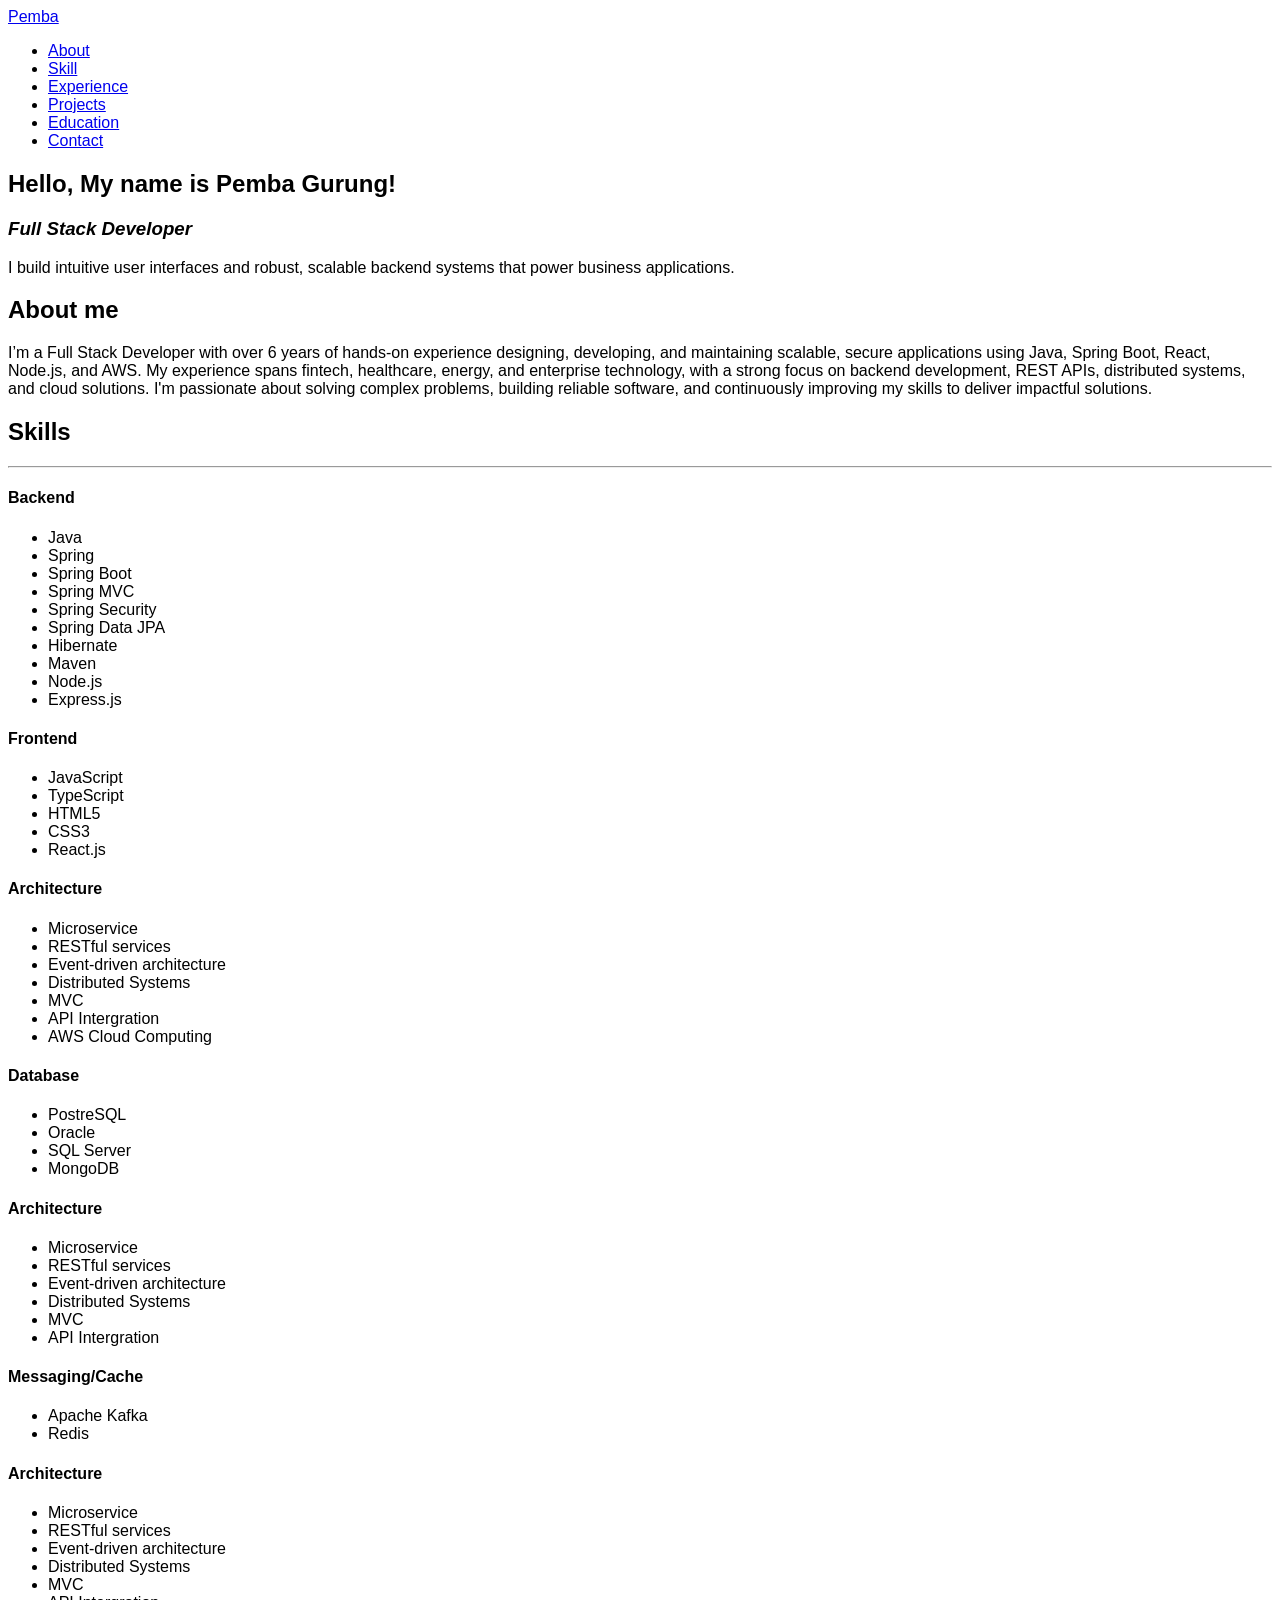
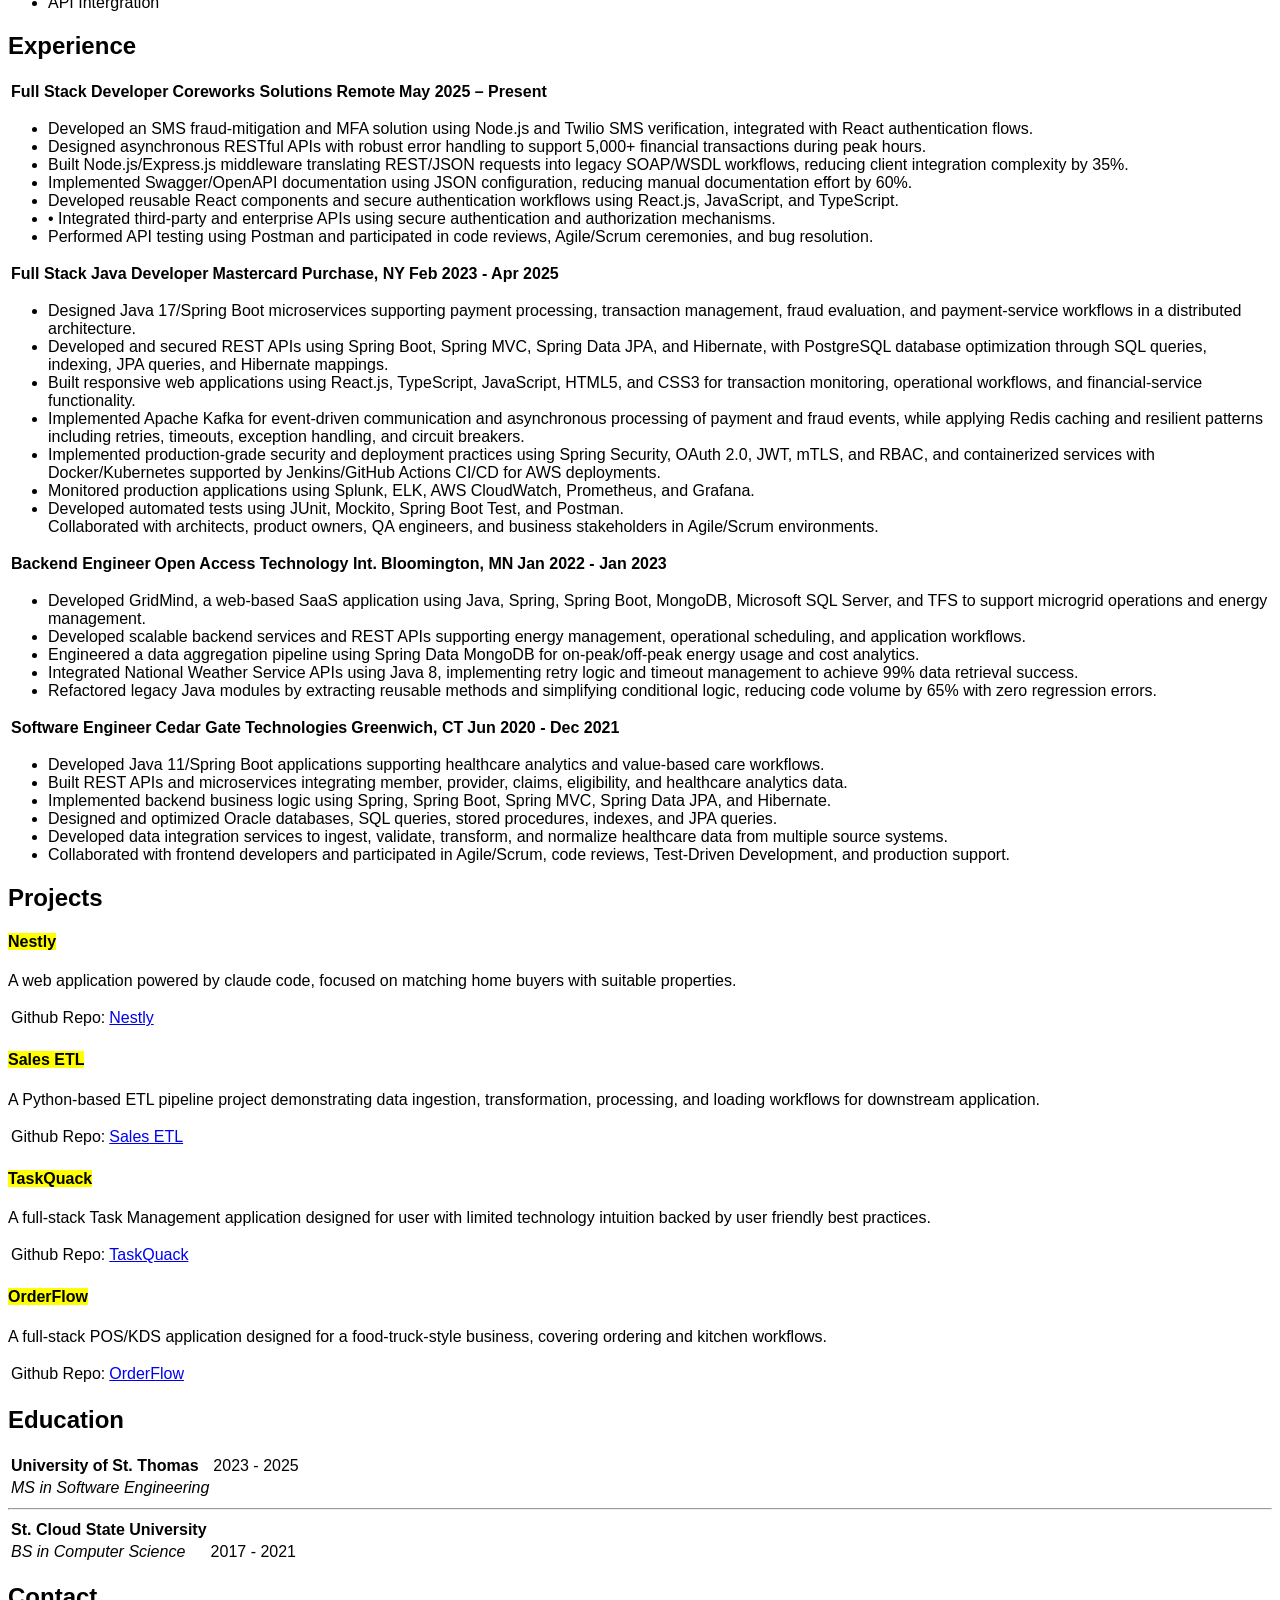
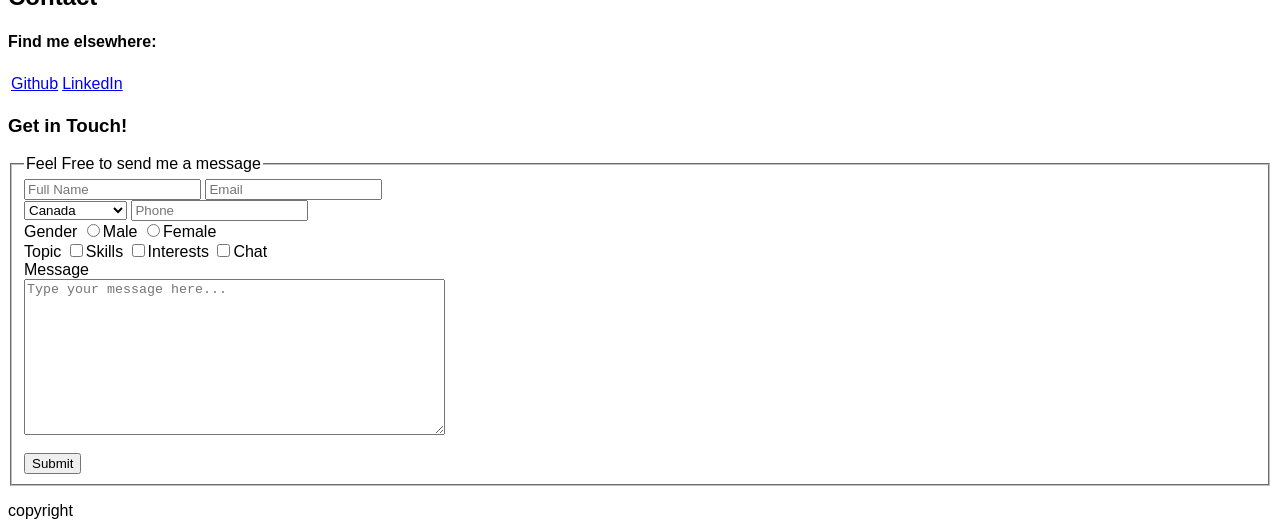
==== index.html @ 12df5a40 "Added each section to index file and removed for particular files" ====
<html lang="en">

<head>
    <meta charset="UTF-8">
    <meta name="viewport" content="width=device-width, initial-scale=1.0">
    <title>Main</title>
    <link rel="stylesheet" href="style.css">

    <link rel="preconnect" href="https://rsms.me/">
    <link rel="stylesheet" href="https://rsms.me/inter/inter.css">
</head>

<body>
    <nav>
        <a href="#">Pemba</a>
        <ul>
            <li>
                <a href="#about">About</a>
            </li>
            <li>
                <a href="#skills">Skill</a>
            </li>
            <li>
                <a href="#experience">Experience</a>
            </li>
            <li>
                <a href="#projects">Projects</a>
            </li>
            <li>
                <a href=".educations">Education</a>
            </li>
            <li>
                <a href="#contact">Contact</a>
            </li>

        </ul>
    </nav>
    <main>
        <section class="hero">
            <h1>Hello, My name is Pemba Gurung!</h1>
            <h3>
                <strong><em>Full Stack Developer</em></strong>
            </h3>
            <p>
                I build intuitive user interfaces and robust, scalable backend systems that power business
                applications.
            </p>
        </section>
        <section class="about">
            <h2>About me</h2>
            <p>I’m a Full Stack Developer with over 6 years of hands-on experience designing, developing, and
                maintaining scalable, secure applications using
                Java, Spring Boot, React, Node.js, and AWS. My experience spans fintech, healthcare,
                energy, and
                enterprise technology, with a strong focus on backend development, REST APIs, distributed systems, and
                cloud solutions.
                I'm passionate about solving complex problems, building reliable software, and continuously improving my
                skills to
                deliver impactful solutions.</p>
        </section>
        <section class="skills">
            <h2>Skills</h2>
            <hr>
            <h4>Backend</h4>
            <ul>
                <li>Java</li>
                <li>Spring</li>
                <li>Spring Boot</li>
                <li>Spring MVC</li>
                <li>Spring Security</li>
                <li>Spring Data JPA</li>
                <li>Hibernate</li>
                <li>Maven</li>
                <li>Node.js</li>
                <li>Express.js</li>
            </ul>
            <h4>Frontend</h4>
            <ul>
                <li>JavaScript</li>
                <li>TypeScript</li>
                <li>HTML5</li>
                <li>CSS3</li>
                <li>React.js</li>
            </ul>
            <h4>Architecture</h4>
            <ul>
                <li>Microservice</li>
                <li>RESTful services</li>
                <li>Event-driven architecture</li>
                <li>Distributed Systems</li>
                <li>MVC</li>
                <li>API Intergration</li>
                <li>AWS Cloud Computing</li>
            </ul>

            <h4>Database</h4>
            <ul>
                <li>PostreSQL</li>
                <li>Oracle</li>
                <li>SQL Server</li>
                <li>MongoDB</li>
            </ul>

            <h4>Architecture</h4>
            <ul>
                <li>Microservice</li>
                <li>RESTful services</li>
                <li>Event-driven architecture</li>
                <li>Distributed Systems</li>
                <li>MVC</li>
                <li>API Intergration</li>
            </ul>

            <h4>Messaging/Cache</h4>
            <ul>
                <li>Apache Kafka</li>
                <li>Redis</li>
            </ul>

            <h4>Architecture</h4>
            <ul>
                <li>Microservice</li>
                <li>RESTful services</li>
                <li>Event-driven architecture</li>
                <li>Distributed Systems</li>
                <li>MVC</li>
                <li>API Intergration</li>
            </ul>
        </section>
        <section class="experiences">
            <h2>Experience</h2>
            <article>
                <table>
                    <tr>
                        <td><strong>Full Stack Developer</strong></td>
                        <td><strong>Coreworks Solutions</strong></td>
                        <td><strong>Remote</strong></td>
                        <td><strong>May 2025 – Present</strong></td>
                    </tr>
                </table>

                <ul>
                    <li>
                        <span>Developed an SMS fraud-mitigation and MFA solution using Node.js and Twilio SMS
                            verification, integrated with React authentication flows. </span>
                    </li>
                    <li>
                        <span>Designed asynchronous RESTful APIs with robust error handling to support 5,000+
                            financial transactions during peak hours.</span>
                    </li>
                    <li>
                        <span>Built Node.js/Express.js middleware translating REST/JSON requests into legacy
                            SOAP/WSDL workflows, reducing client integration complexity by 35%.</span>
                    </li>
                    <li><span>Implemented Swagger/OpenAPI documentation using JSON configuration, reducing manual
                            documentation effort by 60%.</span></li>
                    <li>
                        <span>Developed reusable React components and secure authentication workflows using
                            React.js, JavaScript, and TypeScript.</span>
                    </li>
                    <li>
                        <span>• Integrated third-party and enterprise APIs using secure authentication and
                            authorization mechanisms.</span>
                    </li>
                    <li><span>Performed API testing using Postman and participated in code reviews, Agile/Scrum
                            ceremonies, and bug resolution.
                        </span>
                    </li>
                </ul>
            </article>
            <article>
                <table>
                    <tr>
                        <td><strong>Full Stack Java Developer</strong></td>
                        <td><strong>Mastercard</strong></td>
                        <td><strong>Purchase, NY</strong></td>
                        <td><strong>Feb 2023 - Apr 2025</strong></td>
                    </tr>
                </table>

                <ul>
                    <li>
                        <span>Designed Java 17/Spring Boot microservices supporting payment processing, transaction
                            management, fraud evaluation, and payment-service workflows in a distributed architecture.
                        </span>
                    </li>
                    <li>
                        <span>Developed and secured REST APIs using Spring Boot, Spring MVC, Spring Data JPA, and
                            Hibernate, with PostgreSQL database optimization through SQL queries, indexing, JPA queries,
                            and Hibernate mappings.</span>
                    </li>
                    <li>
                        <span>Built responsive web applications using React.js, TypeScript, JavaScript, HTML5, and CSS3
                            for transaction monitoring, operational workflows, and financial-service
                            functionality.</span>
                    </li>
                    <li><span>Implemented Apache Kafka for event-driven communication and asynchronous processing of
                            payment and fraud events, while applying Redis caching and resilient patterns including
                            retries, timeouts,
                            exception handling, and circuit breakers.</span></li>
                    <li>
                        <span>Implemented production-grade security and deployment practices using Spring Security,
                            OAuth 2.0, JWT, mTLS, and RBAC, and containerized services with Docker/Kubernetes supported
                            by Jenkins/GitHub Actions CI/CD for AWS deployments.</span>
                    </li>
                    <li>
                        <span>Monitored production applications using Splunk, ELK, AWS CloudWatch, Prometheus, and
                            Grafana.</span>
                    </li>
                    <li><span>Developed automated tests using JUnit, Mockito, Spring Boot Test, and Postman.
                        </span>
                    </li>
                    <span>Collaborated with architects, product owners, QA engineers, and business stakeholders in
                        Agile/Scrum
                        environments. </span>
                    </li>
                </ul>
            </article>
            <article>
                <table>
                    <tr>
                        <td><strong>Backend Engineer</strong></td>
                        <td><strong>Open Access Technology Int.</strong></td>
                        <td><strong>Bloomington, MN</strong></td>
                        <td><strong>Jan 2022 - Jan 2023</strong></td>
                    </tr>
                </table>

                <ul>
                    <li>
                        <span>Developed GridMind, a web-based SaaS application using Java, Spring, Spring Boot, MongoDB,
                            Microsoft SQL
                            Server, and TFS to support microgrid operations and energy management.
                        </span>
                    </li>
                    <li>
                        <span>Developed scalable backend services and REST APIs supporting energy management,
                            operational scheduling, and
                            application workflows.
                        </span>
                    </li>
                    <li>
                        <span>Engineered a data aggregation pipeline using Spring Data MongoDB for on-peak/off-peak
                            energy usage and cost
                            analytics.
                        </span>
                    </li>
                    <li><span>Integrated National Weather Service APIs using Java 8, implementing retry logic and
                            timeout management to
                            achieve 99% data retrieval success.
                        </span></li>
                    <li>
                        <span>Refactored legacy Java modules by extracting reusable methods and simplifying conditional
                            logic, reducing code
                            volume by 65% with zero regression errors.
                        </span>
                    </li>
                </ul>
            </article>
            <article>
                <table>
                    <tr>
                        <td><strong>Software Engineer</strong></td>
                        <td><strong>Cedar Gate Technologies</strong></td>
                        <td><strong>Greenwich, CT</strong></td>
                        <td><strong>Jun 2020 - Dec 2021</strong></td>
                    </tr>
                </table>
                <ul>
                    <li><span>
                            Developed Java 11/Spring Boot applications supporting healthcare analytics and value-based
                            care workflows.
                        </span></li>
                    <li><span>
                            Built REST APIs and microservices integrating member, provider, claims, eligibility, and
                            healthcare analytics data.
                        </span></li>
                    <li><span>Implemented backend business logic using Spring, Spring Boot, Spring MVC, Spring Data JPA,
                            and Hibernate.
                        </span></li>
                    <li><span>Designed and optimized Oracle databases, SQL queries, stored procedures, indexes, and JPA
                            queries.
                        </span></li>
                    <li><span>Developed data integration services to ingest, validate, transform, and normalize
                            healthcare data from multiple source
                            systems.
                        </span></li>
                    <li><span>Collaborated with frontend developers and participated in Agile/Scrum, code reviews,
                            Test-Driven Development, and
                            production support.</span></li>
                </ul>
            </article>
        </section>
        <section class="projects">
            <h2>Projects</h2>
            <article>
                <h4><mark>Nestly</mark></h4>
                <p>A web application powered by claude code, focused on matching home buyers with suitable properties.
                </p>
                <table>
                    <tr>
                        <td>
                            <p>Github Repo:</p>
                        </td>
                        <td><a href="https://github.com/pembag/Nestly">Nestly</a>
                        </td>
                    </tr>
                </table>
            </article>
            <article>
                <h4><mark>Sales ETL</mark></h4>
                <p>A Python-based ETL pipeline project demonstrating data ingestion, transformation, processing, and
                    loading
                    workflows for downstream application.
                </p>
                <table>
                    <tr>
                        <td>
                            <p>Github Repo:</p>
                        </td>
                        <td><a href="https://github.com/pembag/ETL-Pipeline">Sales ETL</a>
                        </td>
                    </tr>
                </table>
            </article>
            <article>
                <h4><mark>TaskQuack</mark></h4>
                <p>A full-stack Task Management application designed for user with limited technology intuition backed
                    by
                    user friendly best practices.</p>
                <table>
                    <tr>
                        <td>
                            <p>Github Repo:</p>
                        </td>
                        <td><a href="https://github.com/pembag/SEIS_739_Project">TaskQuack</a>
                        </td>
                    </tr>
                </table>
            </article>
            <article>
                <h4><mark>OrderFlow</mark></h4>
                <p>A full-stack POS/KDS application designed for a food-truck-style business, covering ordering and
                    kitchen
                    workflows.</p>
                <table>
                    <tr>
                        <td>
                            <p>Github Repo:</p>
                        </td>
                        <td><a href="https://github.com/pembag/Full-Stack-Project-POS-KDS">OrderFlow</a>
                        </td>
                    </tr>
                </table>
            </article>
        </section>
        <section class="education">
            <h2>
                Education
            </h2>
            <table>
                <tr>
                    <td>
                        <p><strong>University of St. Thomas</strong></p>
                    </td>
                    <td>2023 - 2025</td>
                </tr>
                <tr>
                    <td><em>MS in Software Engineering</em></td>
                </tr>
            </table>
            <hr>
            <table>
                <tr>
                    <td>
                        <p><strong>St. Cloud State University</strong></p>
                    </td>
                </tr>

                <tr>
                    <td><em>BS in Computer Science</em></td>
                    <td>2017 - 2021</td>
                </tr>
            </table>
        </section>
        <section class="contact">
            <h2>Contact</h2>
            <article>
                <h4>Find me elsewhere:</h4>
                <table>
                    <tr>
                        <td><a href="https://github.com/pembag">Github</a></td>
                        <td><a href="https://www.linkedin.com/in/pembag/">LinkedIn</a></td>
                    </tr>
                </table>
            </article>
            <article>
                <h3>
                    Get in Touch!
                </h3>
                <form>
                    <fieldset>
                        <legend>Feel Free to send me a message</legend>
                        <input type="text" placeholder="Full Name">
                        <input type="email" placeholder="Email">
                        <br>
                        <select name="choices">
                            <optgroup label="North America"></optgroup>
                            <option>Canada</option>
                            <option>Mexico</option>
                            <option>United States</option>
                        </select>
                        <input type="tel" placeholder="Phone">
                        <br>
                        <label for="gender">Gender</label>
                        <input type="radio">Male
                        <input type="radio">Female <br>
                        <label for="topic">Topic</label>
                        <input type="checkbox">Skills
                        <input type="checkbox">Interests
                        <input type="checkbox">Chat <br>
                        <label for="message">Message</label><br>
                        <textarea name="paragraphText" rows="10" cols="50"
                            placeholder="Type your message here..."></textarea>
                        <br>
                        <br>
                        <input type="submit">
                    </fieldset>
                </form>
            </article>
        </section>
    </main>
    <footer>copyright</footer>
</body>

</html>
---- style.css ----
/* CSS */
:root {
  font-family: Inter, sans-serif;
  font-feature-settings:
    "liga" 1,
    "calt" 1; /* fix for Chrome */
}
@supports (font-variation-settings: normal) {
  :root {
    font-family: InterVariable, sans-serif;
  }
}
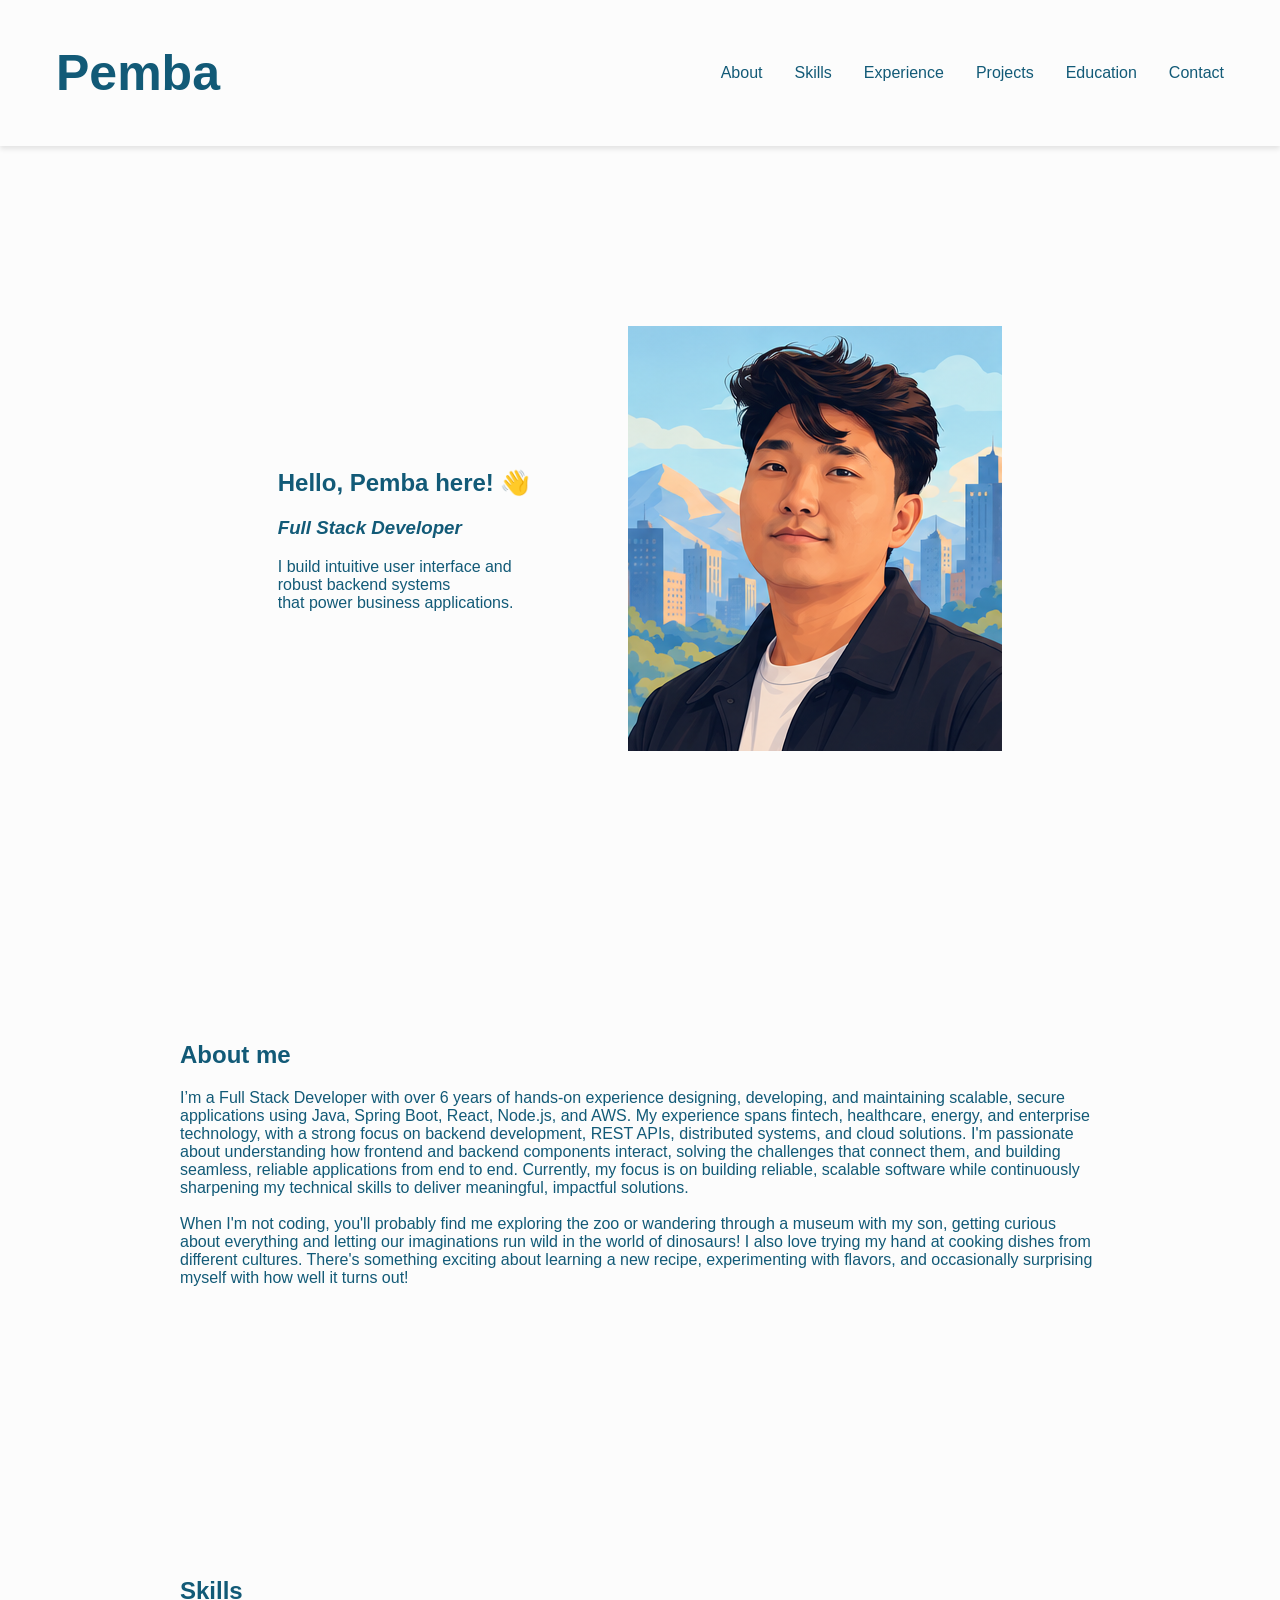
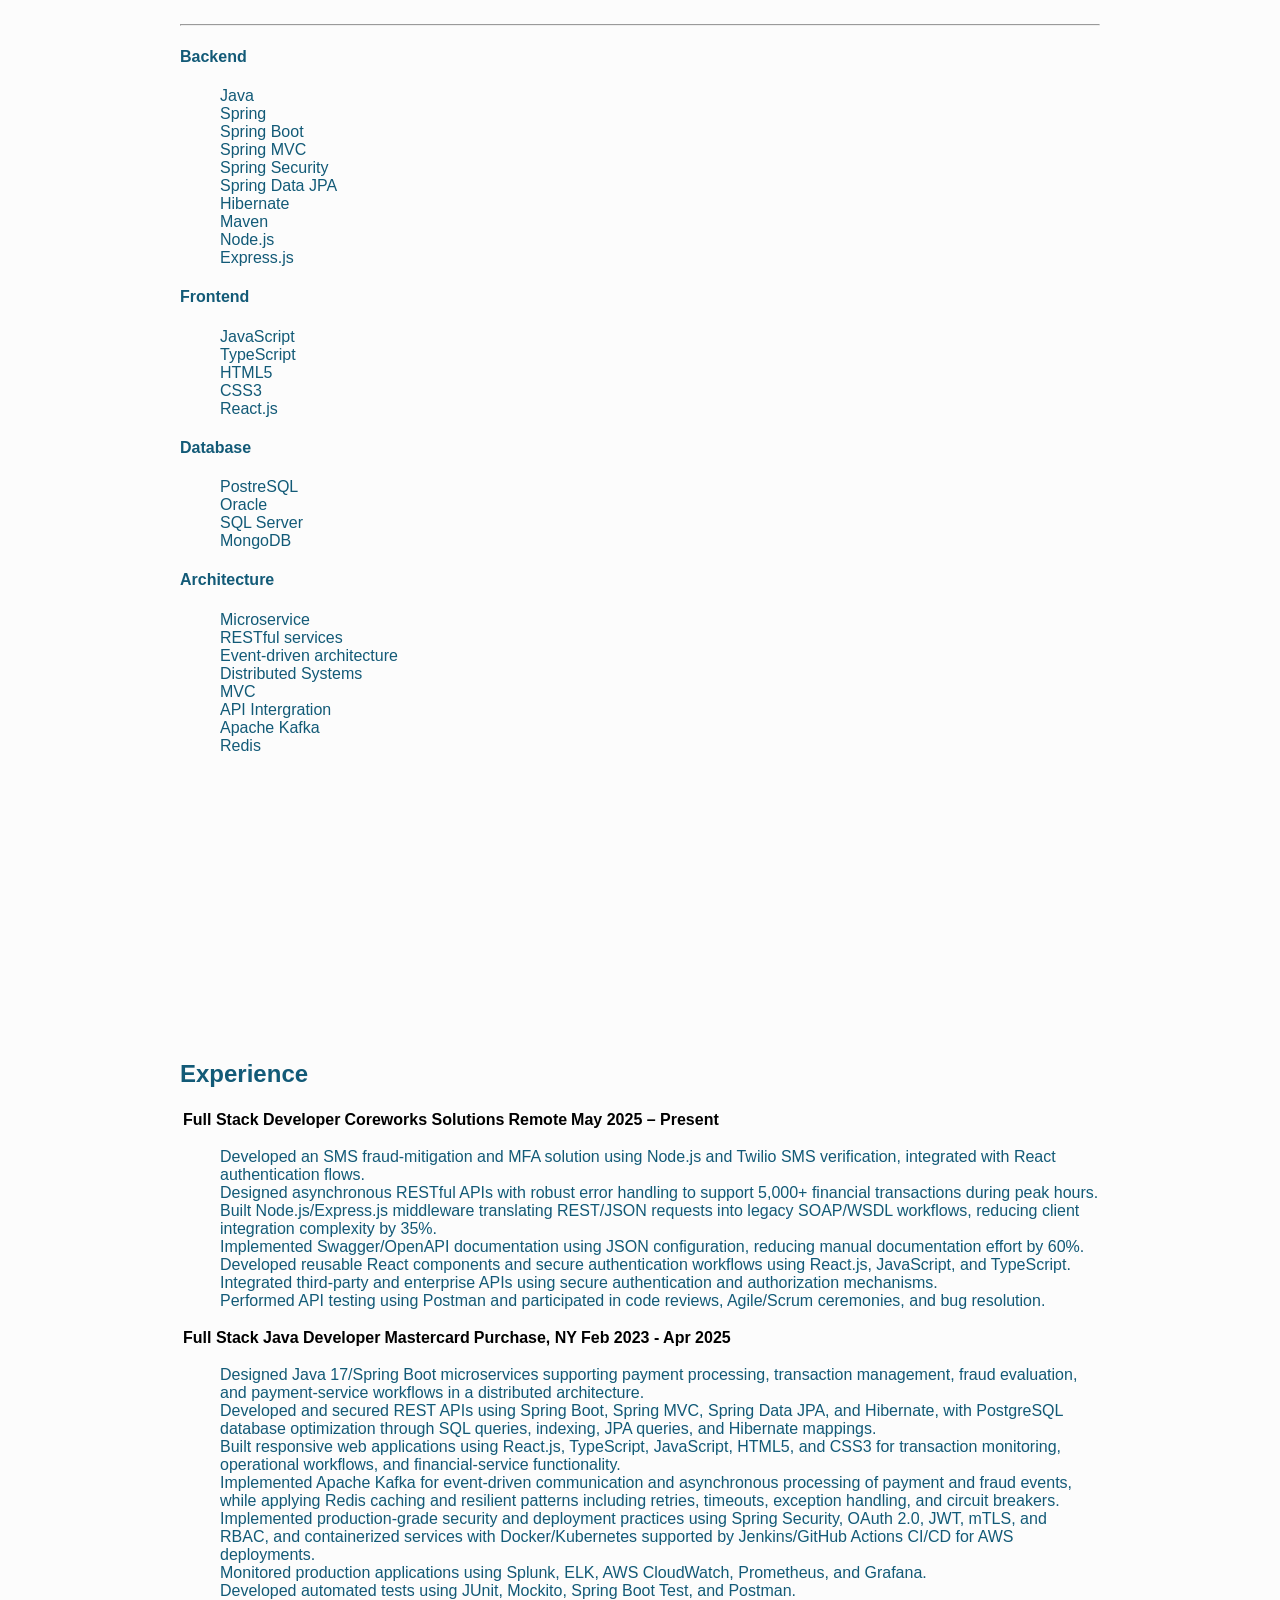
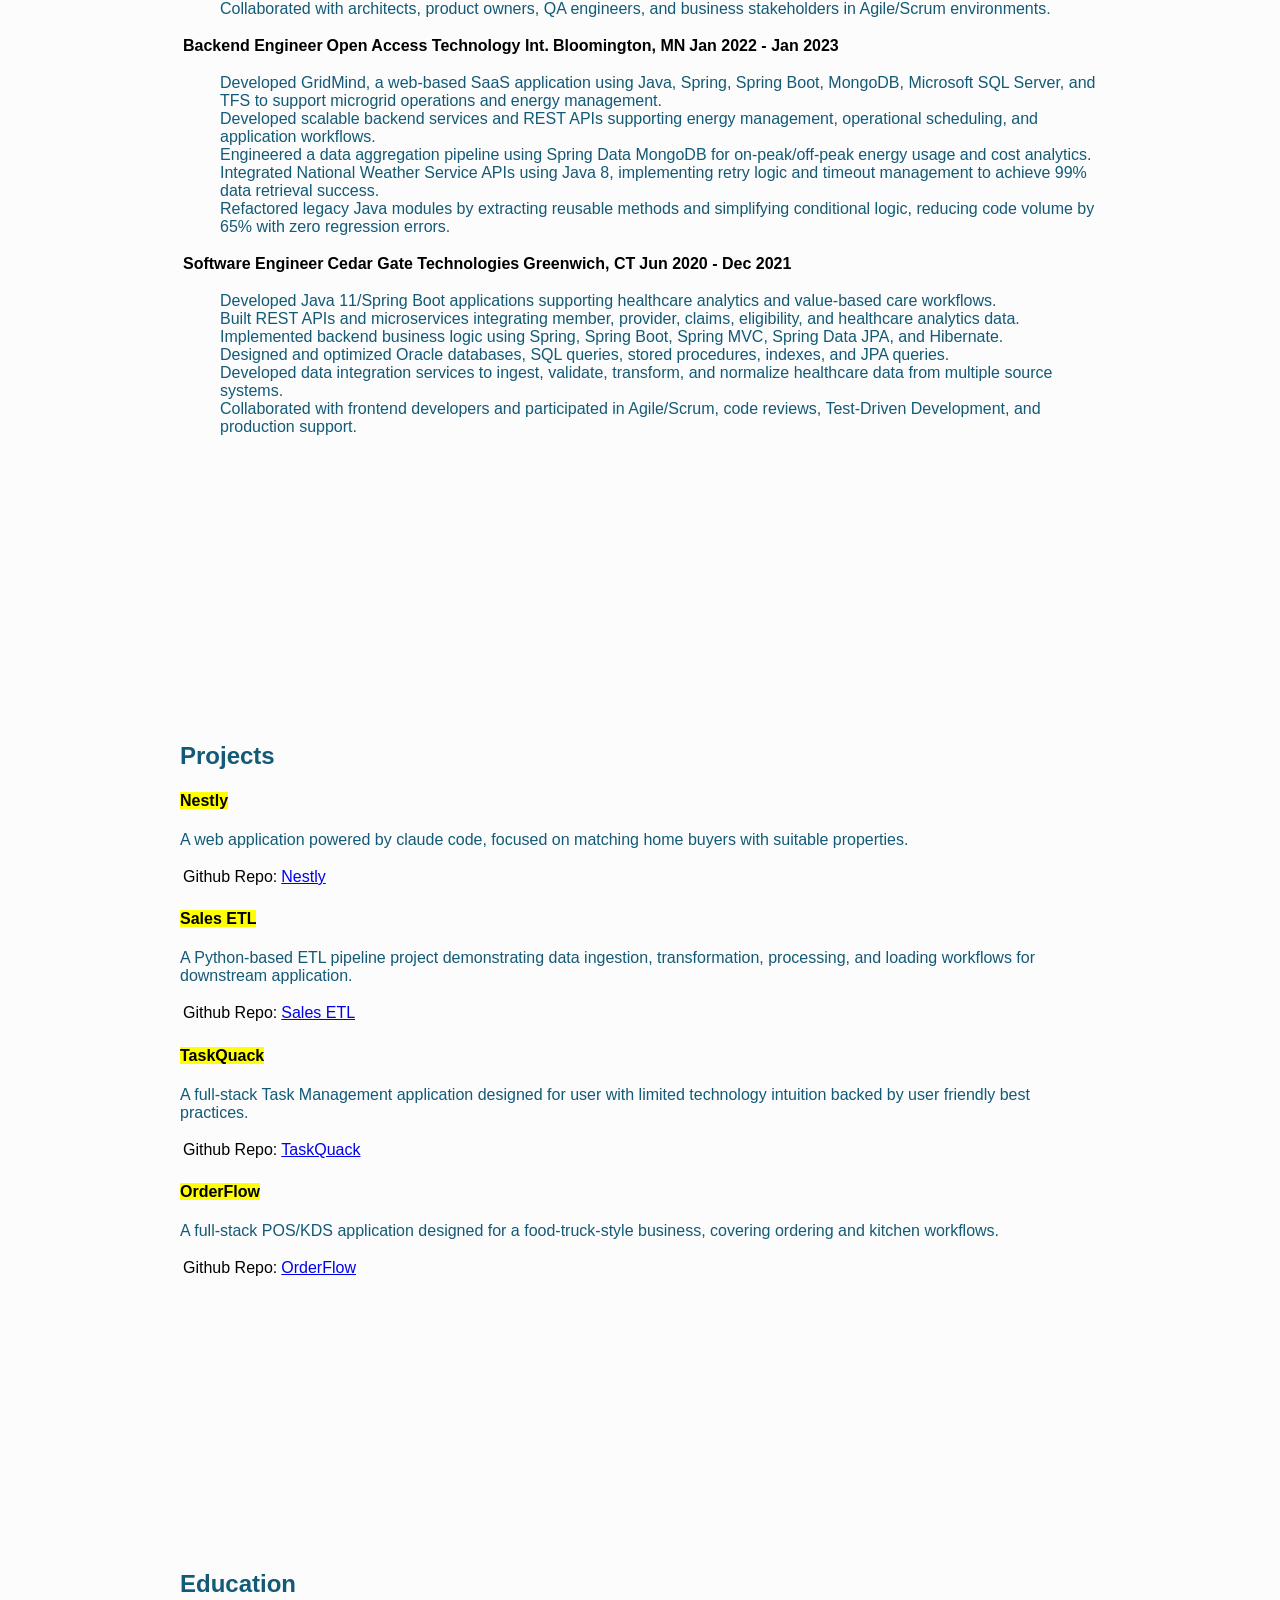
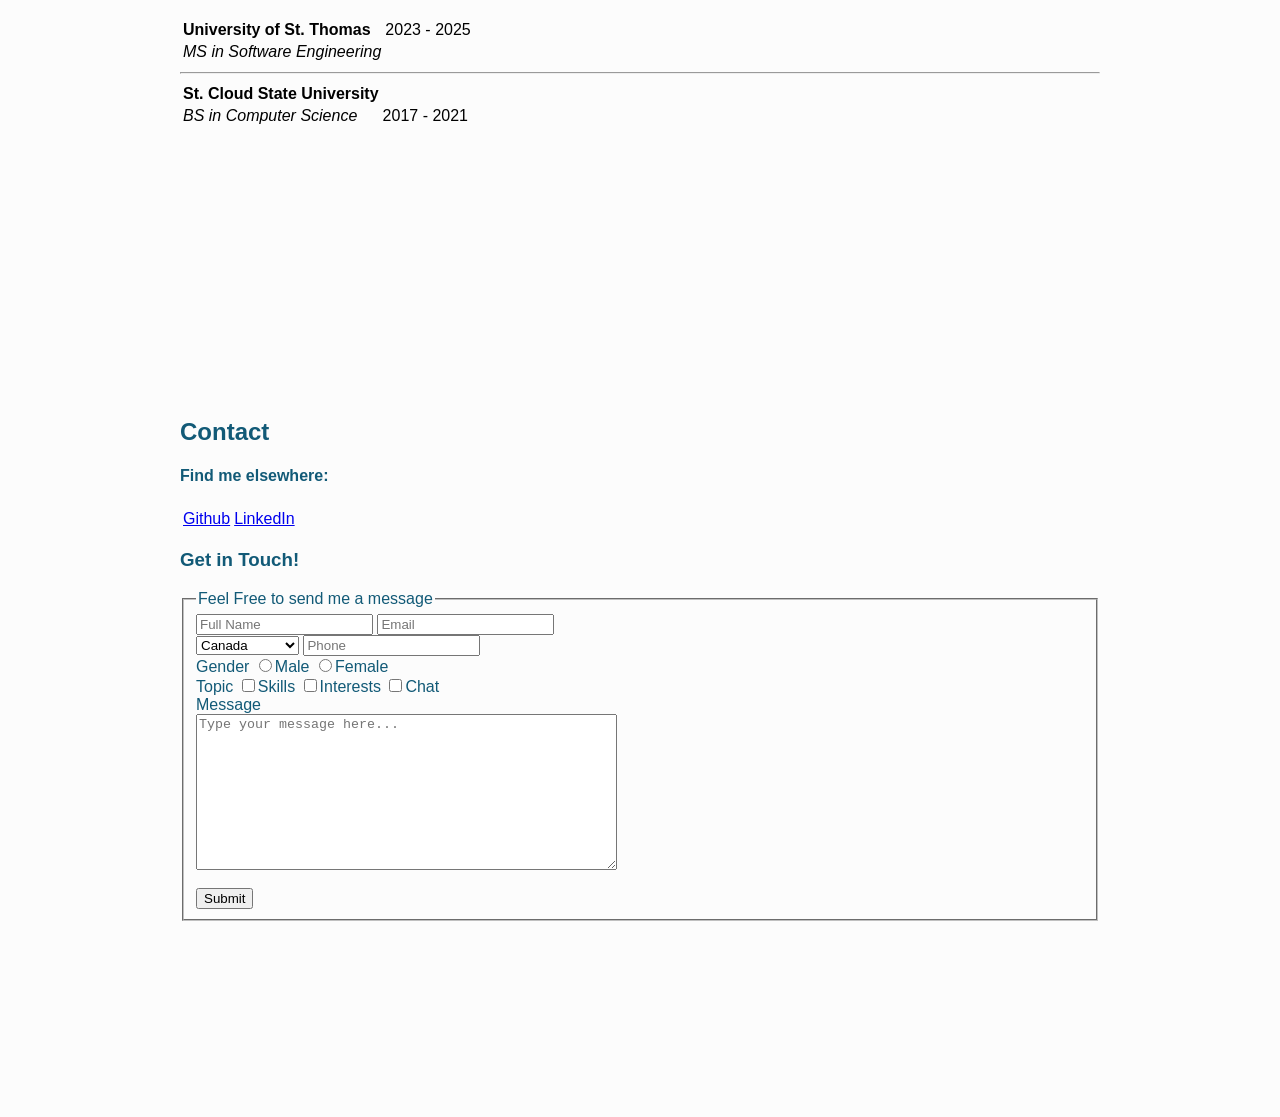
==== commit 234ac295: "update the nav bar and hero section" ====
--- a/index.html
+++ b/index.html
@@ -3,7 +3,7 @@
 <head>
     <meta charset="UTF-8">
     <meta name="viewport" content="width=device-width, initial-scale=1.0">
-    <title>Main</title>
+    <title>Pemba Gurung | Full Stack Developer</title>
     <link rel="stylesheet" href="style.css">
 
     <link rel="preconnect" href="https://rsms.me/">
@@ -12,13 +12,13 @@
 
 <body>
     <nav>
-        <a href="#">Pemba</a>
+        <h1><a href="#hero">Pemba</a></h1>
         <ul>
             <li>
                 <a href="#about">About</a>
             </li>
             <li>
-                <a href="#skills">Skill</a>
+                <a href="#skills">Skills</a>
             </li>
             <li>
                 <a href="#experience">Experience</a>
@@ -27,7 +27,7 @@
                 <a href="#projects">Projects</a>
             </li>
             <li>
-                <a href=".educations">Education</a>
+                <a href="#education">Education</a>
             </li>
             <li>
                 <a href="#contact">Contact</a>
@@ -36,98 +36,105 @@
         </ul>
     </nav>
     <main>
-        <section class="hero">
-            <h1>Hello, My name is Pemba Gurung!</h1>
-            <h3>
-                <strong><em>Full Stack Developer</em></strong>
-            </h3>
-            <p>
-                I build intuitive user interfaces and robust, scalable backend systems that power business
-                applications.
-            </p>
-        </section>
-        <section class="about">
+        <section id="hero" class="hero">
+            <div class="intro">
+                <h1>Hello, Pemba here! 👋</h1>
+                <h3>
+                    <em>Full Stack Developer</em>
+                </h3>
+                <p>
+                    I build intuitive user interface and
+                    <br>robust backend systems <br>that power business
+                    applications.
+                </p>
+            </div>
+            <div class="profile">
+                <img src="./asset/webpage_profile.png" alt="profile">
+            </div>
+        </section>
+        <section id="about" class="about">
             <h2>About me</h2>
-            <p>I’m a Full Stack Developer with over 6 years of hands-on experience designing, developing, and
+            <span>I’m a Full Stack Developer with over 6 years of hands-on experience designing, developing, and
                 maintaining scalable, secure applications using
                 Java, Spring Boot, React, Node.js, and AWS. My experience spans fintech, healthcare,
                 energy, and
                 enterprise technology, with a strong focus on backend development, REST APIs, distributed systems, and
                 cloud solutions.
-                I'm passionate about solving complex problems, building reliable software, and continuously improving my
-                skills to
-                deliver impactful solutions.</p>
-        </section>
-        <section class="skills">
+                I'm passionate about understanding how frontend and backend components interact, solving the challenges
+                that connect
+                them, and building seamless, reliable applications from end to end. Currently, my focus is on building
+                reliable, scalable software while continuously sharpening my technical skills to
+                deliver meaningful, impactful solutions.
+
+                <br>
+                <br>
+                When I'm not coding, you'll probably find me exploring the zoo or wandering through a museum with my
+                son, getting
+                curious about everything and letting our imaginations run wild in the world of dinosaurs! I also love
+                trying my hand at
+                cooking dishes from different cultures. There's something exciting about learning a new recipe,
+                experimenting with
+                flavors, and occasionally surprising myself with how well it turns out!
+            </span>
+        </section>
+        <section id="skills" class="skills">
             <h2>Skills</h2>
             <hr>
-            <h4>Backend</h4>
-            <ul>
-                <li>Java</li>
-                <li>Spring</li>
-                <li>Spring Boot</li>
-                <li>Spring MVC</li>
-                <li>Spring Security</li>
-                <li>Spring Data JPA</li>
-                <li>Hibernate</li>
-                <li>Maven</li>
-                <li>Node.js</li>
-                <li>Express.js</li>
-            </ul>
-            <h4>Frontend</h4>
-            <ul>
-                <li>JavaScript</li>
-                <li>TypeScript</li>
-                <li>HTML5</li>
-                <li>CSS3</li>
-                <li>React.js</li>
-            </ul>
-            <h4>Architecture</h4>
-            <ul>
-                <li>Microservice</li>
-                <li>RESTful services</li>
-                <li>Event-driven architecture</li>
-                <li>Distributed Systems</li>
-                <li>MVC</li>
-                <li>API Intergration</li>
-                <li>AWS Cloud Computing</li>
-            </ul>
-
-            <h4>Database</h4>
-            <ul>
-                <li>PostreSQL</li>
-                <li>Oracle</li>
-                <li>SQL Server</li>
-                <li>MongoDB</li>
-            </ul>
-
-            <h4>Architecture</h4>
-            <ul>
-                <li>Microservice</li>
-                <li>RESTful services</li>
-                <li>Event-driven architecture</li>
-                <li>Distributed Systems</li>
-                <li>MVC</li>
-                <li>API Intergration</li>
-            </ul>
-
-            <h4>Messaging/Cache</h4>
-            <ul>
-                <li>Apache Kafka</li>
-                <li>Redis</li>
-            </ul>
-
-            <h4>Architecture</h4>
-            <ul>
-                <li>Microservice</li>
-                <li>RESTful services</li>
-                <li>Event-driven architecture</li>
-                <li>Distributed Systems</li>
-                <li>MVC</li>
-                <li>API Intergration</li>
-            </ul>
-        </section>
-        <section class="experiences">
+            <div class="cards">
+                <div class="backend_card">
+                    <h4>Backend</h4>
+                    <ul>
+                        <li>Java</li>
+                        <li>Spring</li>
+                        <li>Spring Boot</li>
+                        <li>Spring MVC</li>
+                        <li>Spring Security</li>
+                        <li>Spring Data JPA</li>
+                        <li>Hibernate</li>
+                        <li>Maven</li>
+                        <li>Node.js</li>
+                        <li>Express.js</li>
+                    </ul>
+                </div>
+
+                <div class="frontend_card">
+                    <h4>Frontend</h4>
+                    <ul>
+                        <li>JavaScript</li>
+                        <li>TypeScript</li>
+                        <li>HTML5</li>
+                        <li>CSS3</li>
+                        <li>React.js</li>
+                    </ul>
+                </div>
+
+                <div class="database_card">
+                    <h4>Database</h4>
+                    <ul>
+                        <li>PostreSQL</li>
+                        <li>Oracle</li>
+                        <li>SQL Server</li>
+                        <li>MongoDB</li>
+                    </ul>
+                </div>
+
+                <div class="tool_card">
+                    <h4>Architecture</h4>
+                    <ul>
+                        <li>Microservice</li>
+                        <li>RESTful services</li>
+                        <li>Event-driven architecture</li>
+                        <li>Distributed Systems</li>
+                        <li>MVC</li>
+                        <li>API Intergration</li>
+                        <li>Apache Kafka</li>
+                        <li>Redis</li>
+                    </ul>
+                </div>
+            </div>
+
+        </section>
+        <section id="experience" class="experiences">
             <h2>Experience</h2>
             <article>
                 <table>
@@ -159,7 +166,7 @@
                             React.js, JavaScript, and TypeScript.</span>
                     </li>
                     <li>
-                        <span>• Integrated third-party and enterprise APIs using secure authentication and
+                        <span>Integrated third-party and enterprise APIs using secure authentication and
                             authorization mechanisms.</span>
                     </li>
                     <li><span>Performed API testing using Postman and participated in code reviews, Agile/Scrum
@@ -241,8 +248,7 @@
                     </li>
                     <li>
                         <span>Engineered a data aggregation pipeline using Spring Data MongoDB for on-peak/off-peak
-                            energy usage and cost
-                            analytics.
+                            energy usage and cost analytics.
                         </span>
                     </li>
                     <li><span>Integrated National Weather Service APIs using Java 8, implementing retry logic and
@@ -291,7 +297,7 @@
                 </ul>
             </article>
         </section>
-        <section class="projects">
+        <section id="projects" class="projects">
             <h2>Projects</h2>
             <article>
                 <h4><mark>Nestly</mark></h4>
@@ -354,7 +360,7 @@
                 </table>
             </article>
         </section>
-        <section class="education">
+        <section id="education" class="education">
             <h2>
                 Education
             </h2>
@@ -383,7 +389,7 @@
                 </tr>
             </table>
         </section>
-        <section class="contact">
+        <section id="contact" class="contact">
             <h2>Contact</h2>
             <article>
                 <h4>Find me elsewhere:</h4>
@@ -429,8 +435,11 @@
                 </form>
             </article>
         </section>
+        <aside class="sideMenu">
+
+        </aside>
     </main>
-    <footer>copyright</footer>
+    <!-- <footer>copyright</footer>
 </body>
 
 </html>
--- a/style.css
+++ b/style.css
@@ -1,12 +1,100 @@
-/* CSS */
+/* CSS Variables */
+
 :root {
-  font-family: Inter, sans-serif;
+  font-family: Inter, sans-serif; /*inter type face font family*/
+
   font-feature-settings:
     "liga" 1,
-    "calt" 1; /* fix for Chrome */
+    "calt" 1; /*fix for Chrome */
+
+  --large-font: 50;
+  --bg-color: #fcfcfc;
+  --primary-color: #125a77;
+  --secondary-color: #00928f;
+  --primary-shadow: #88bac6;
+  --secondary-shadow: #a17a69;
+  --bottom-margin: 0.5rem;
+  --bottom-margin-2: 1rem;
+  --line-height: 1.7rem;
+  --transition: 0.3s;
 }
+
 @supports (font-variation-settings: normal) {
   :root {
     font-family: InterVariable, sans-serif;
   }
 }
+
+html {
+  scroll-behavior: smooth;
+}
+
+body {
+  margin: 0;
+  padding: 0;
+  background-color: var(--bg-color);
+
+  /* width: 100%;
+  height: 100vh; */
+  /* background-color: rgb(225, 225, 225); */
+}
+
+/* nav bar */
+ul {
+  list-style-type: none;
+}
+
+nav h1 a {
+  text-decoration: none;
+  font-size: var(--large-font);
+}
+
+ul li a {
+  text-decoration: none;
+}
+
+nav {
+  display: flex;
+  align-items: center;
+  justify-content: space-between;
+  padding: 1.5rem 3.5rem;
+  background-color: var(--bg-color);
+  box-shadow: 0 3px 5px rgba(0, 0, 0, 0.1);
+  position: sticky;
+  z-index: 1;
+}
+
+nav a {
+  color: var(--primary-color);
+}
+
+nav a:hover {
+  color: var(--secondary-color);
+}
+
+nav ul {
+  display: flex;
+  gap: 2rem;
+}
+
+/* hero section */
+
+section {
+  margin: 90px;
+  padding: 90px;
+  color: var(--primary-color);
+}
+
+#hero {
+  display: flex;
+  align-items: center;
+  justify-content: space-evenly;
+}
+
+/* Profile photo */
+
+/*skill cards*/
+
+#cards {
+  display: grid;
+}
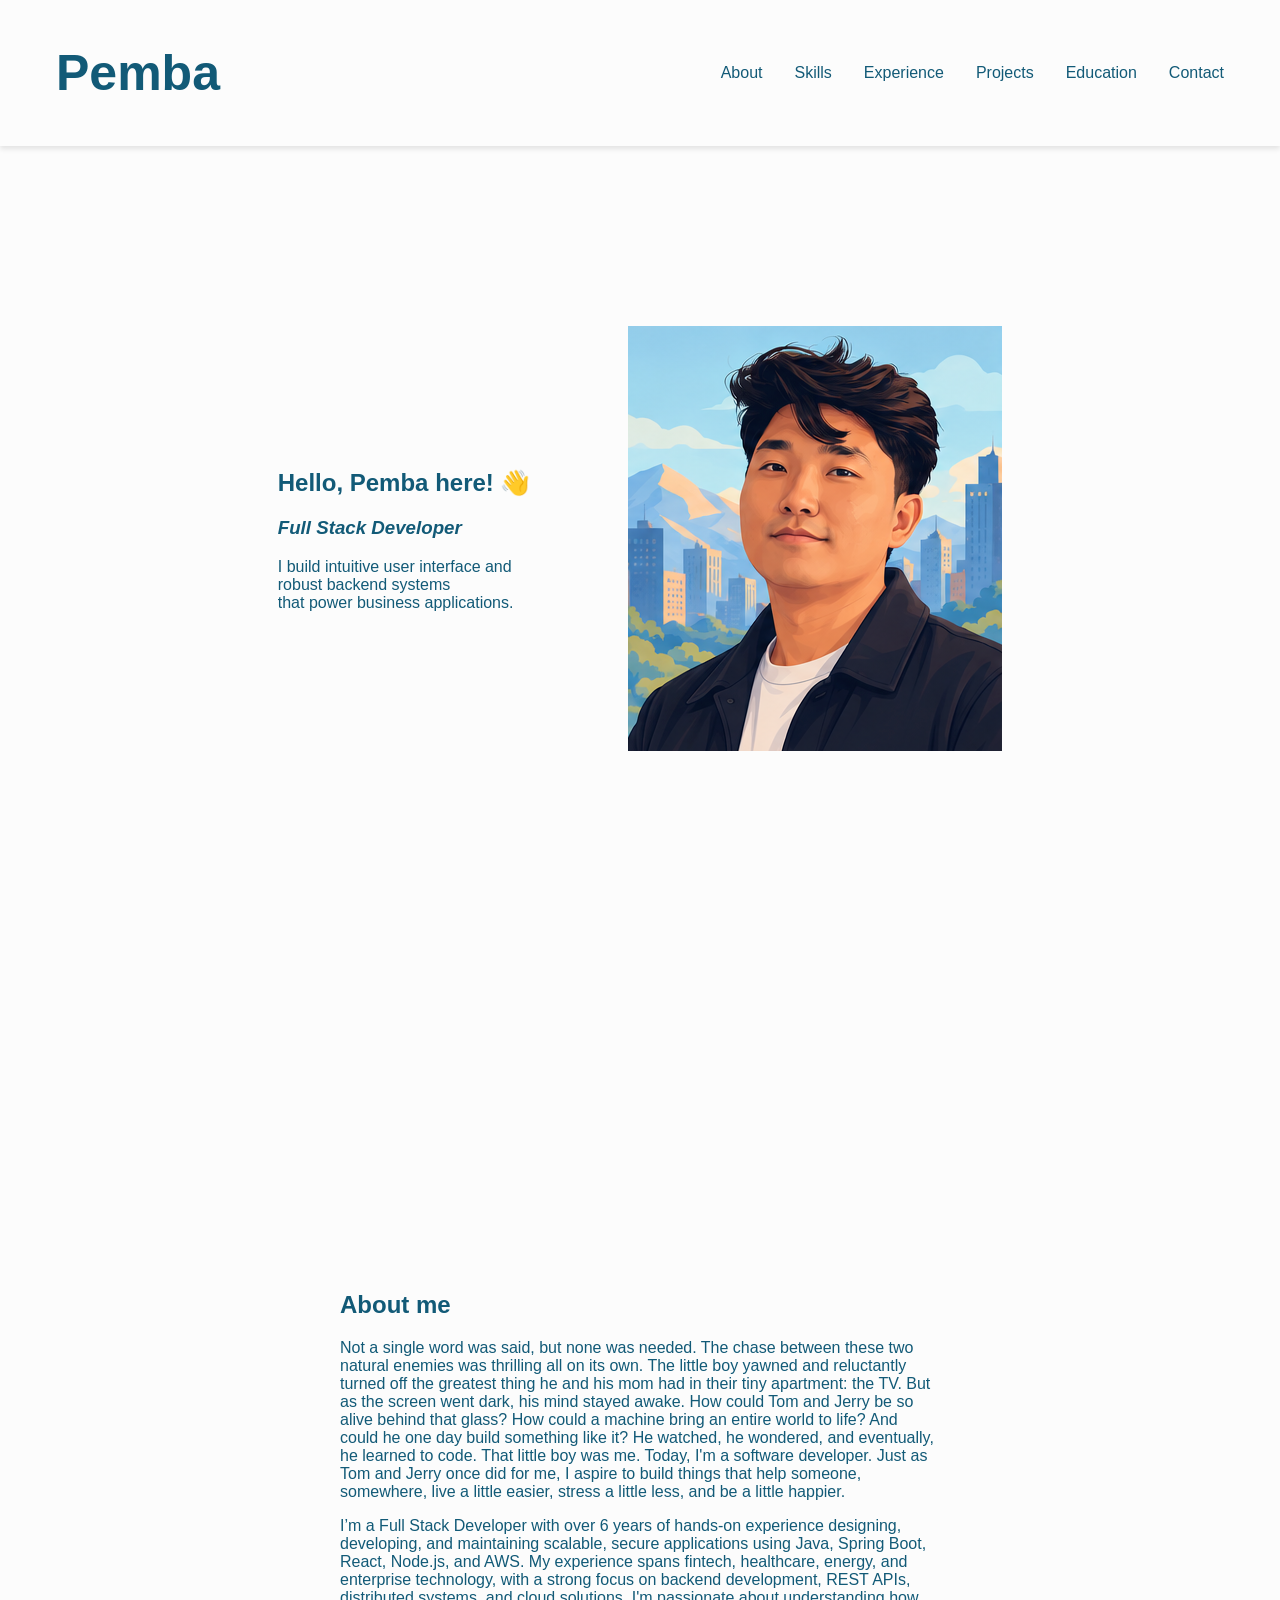
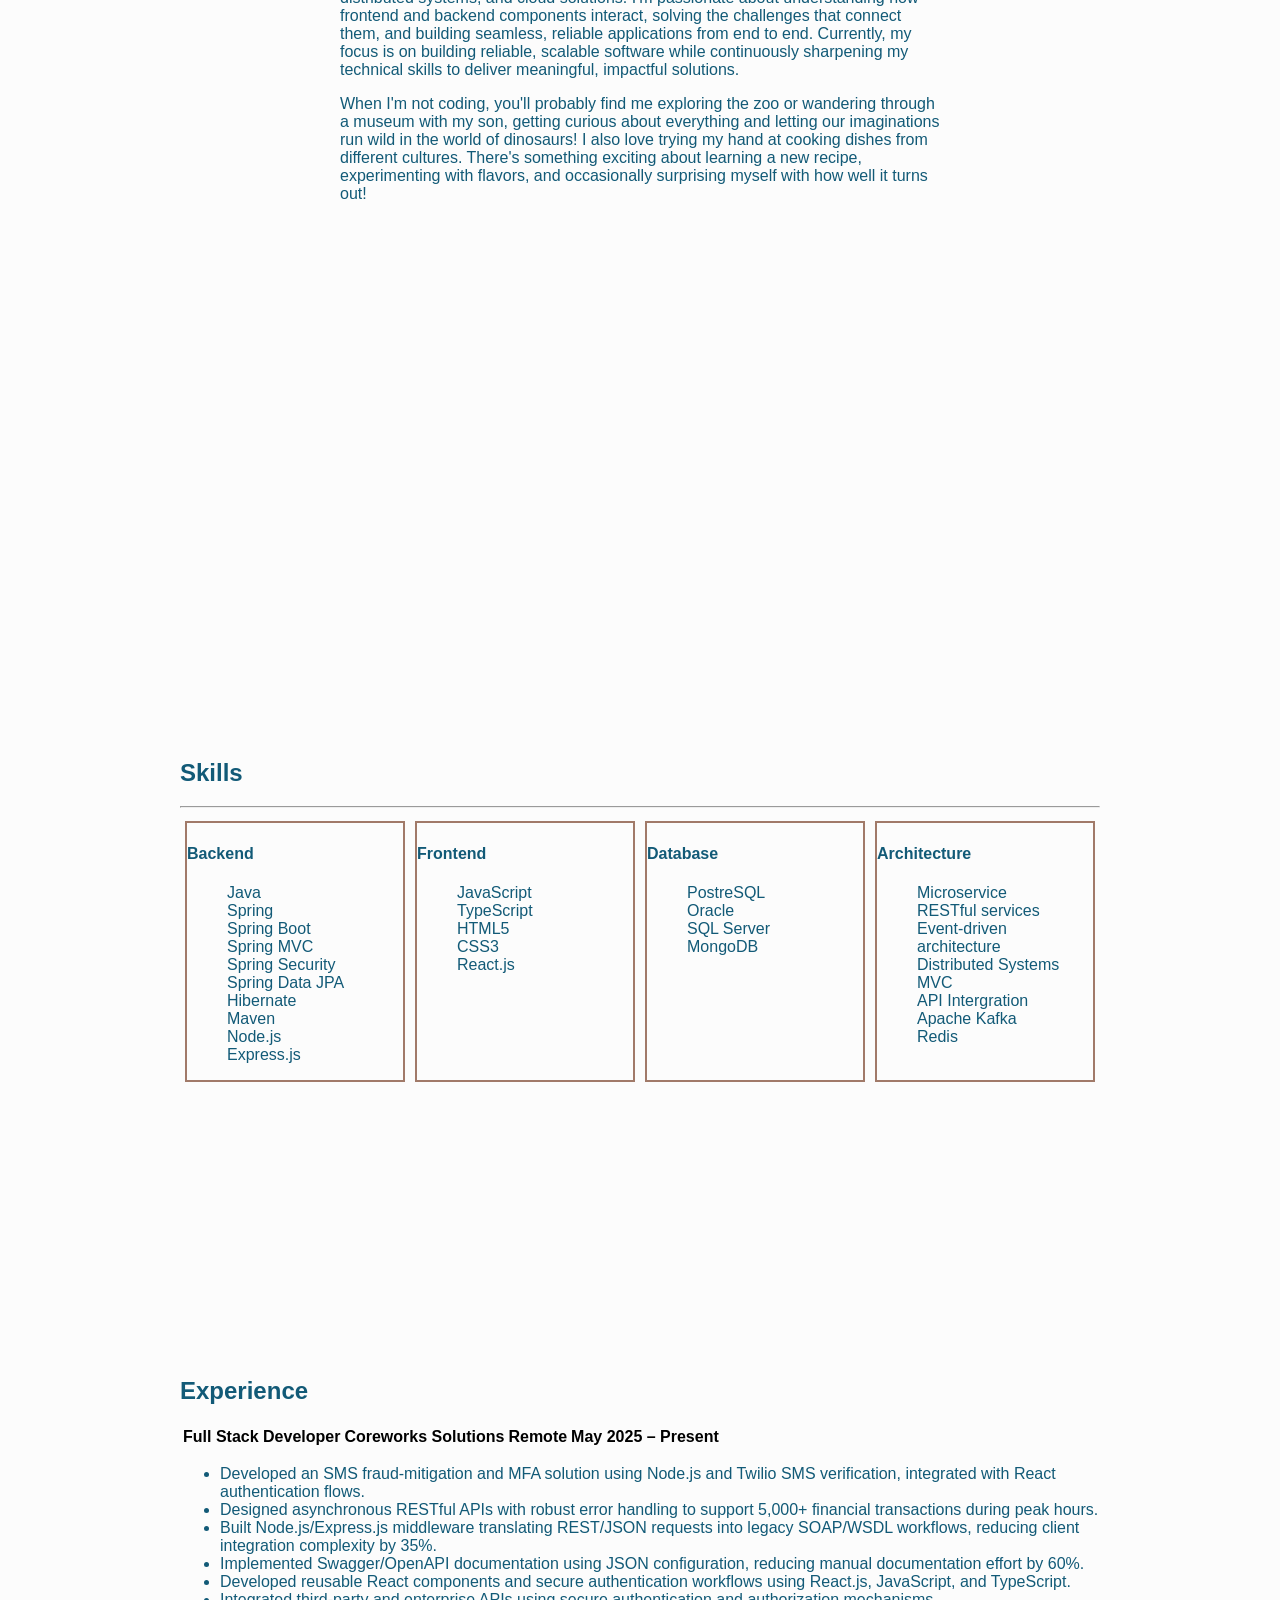
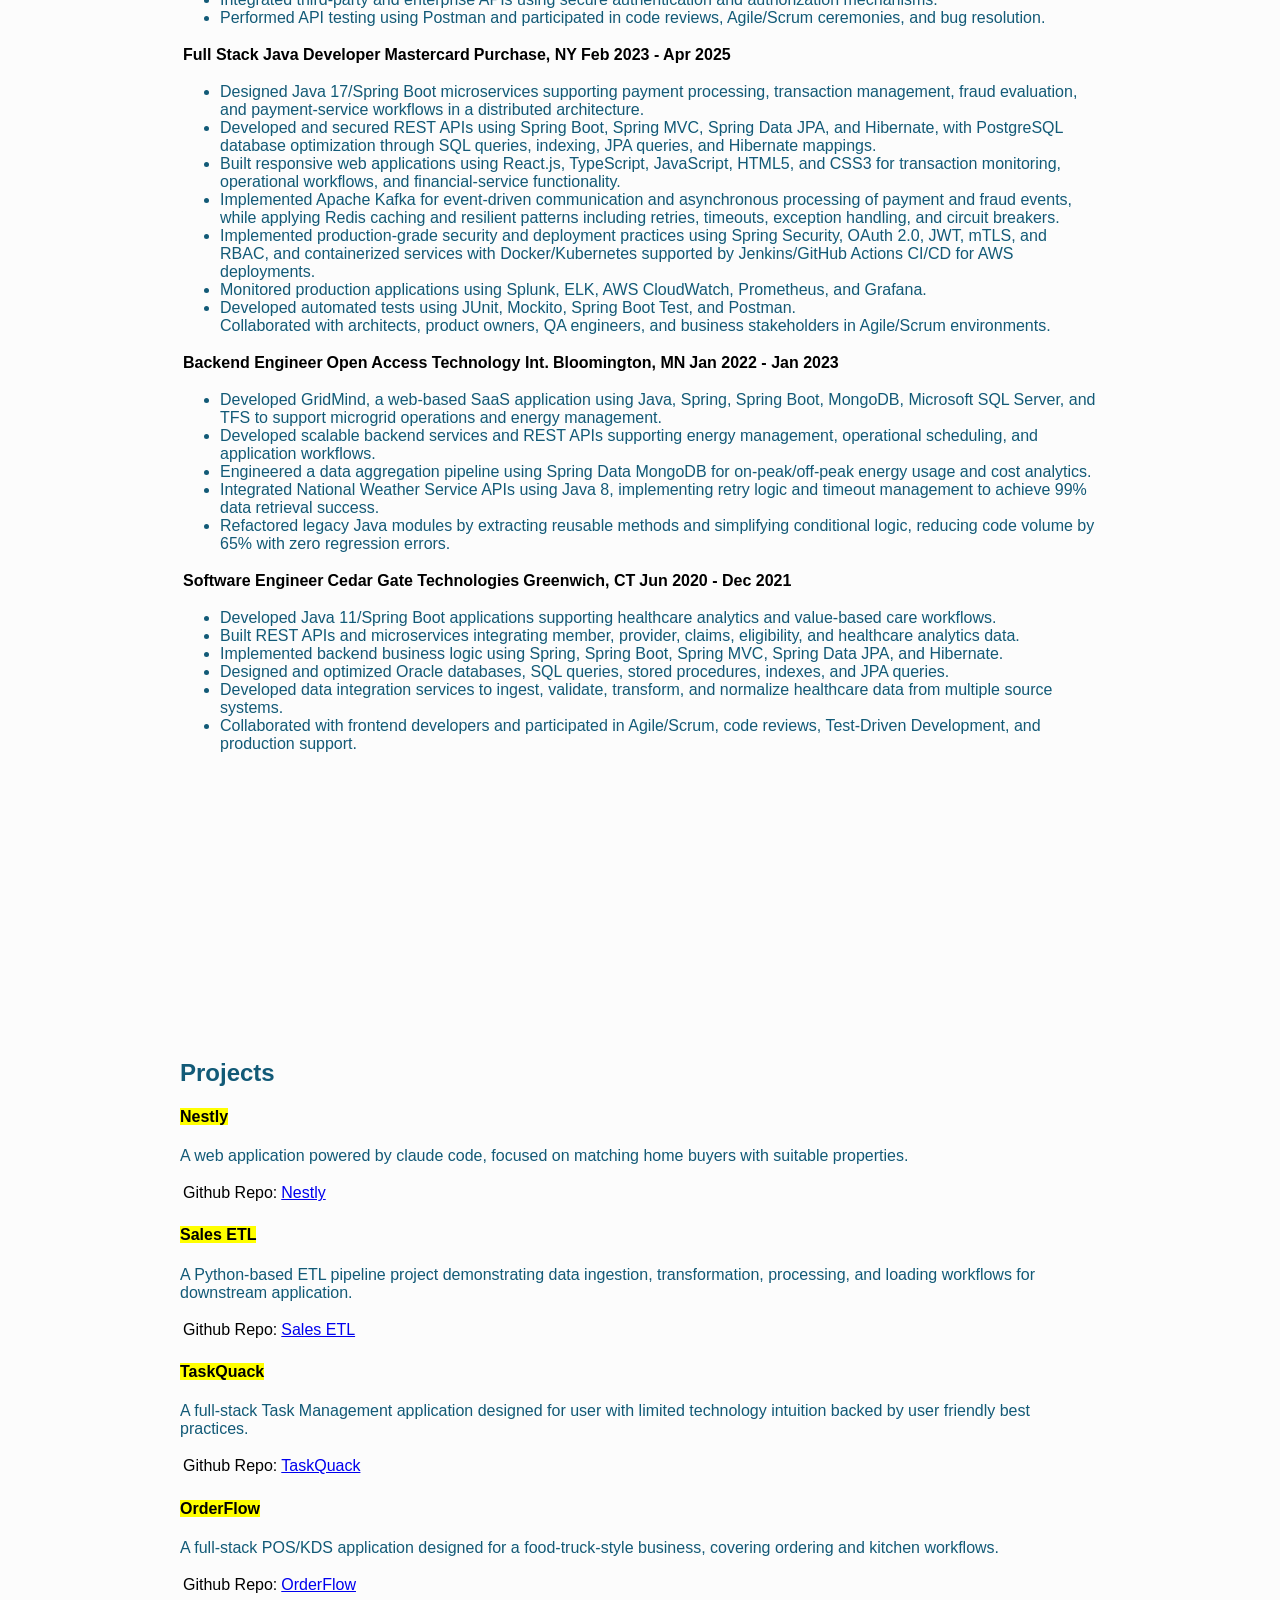
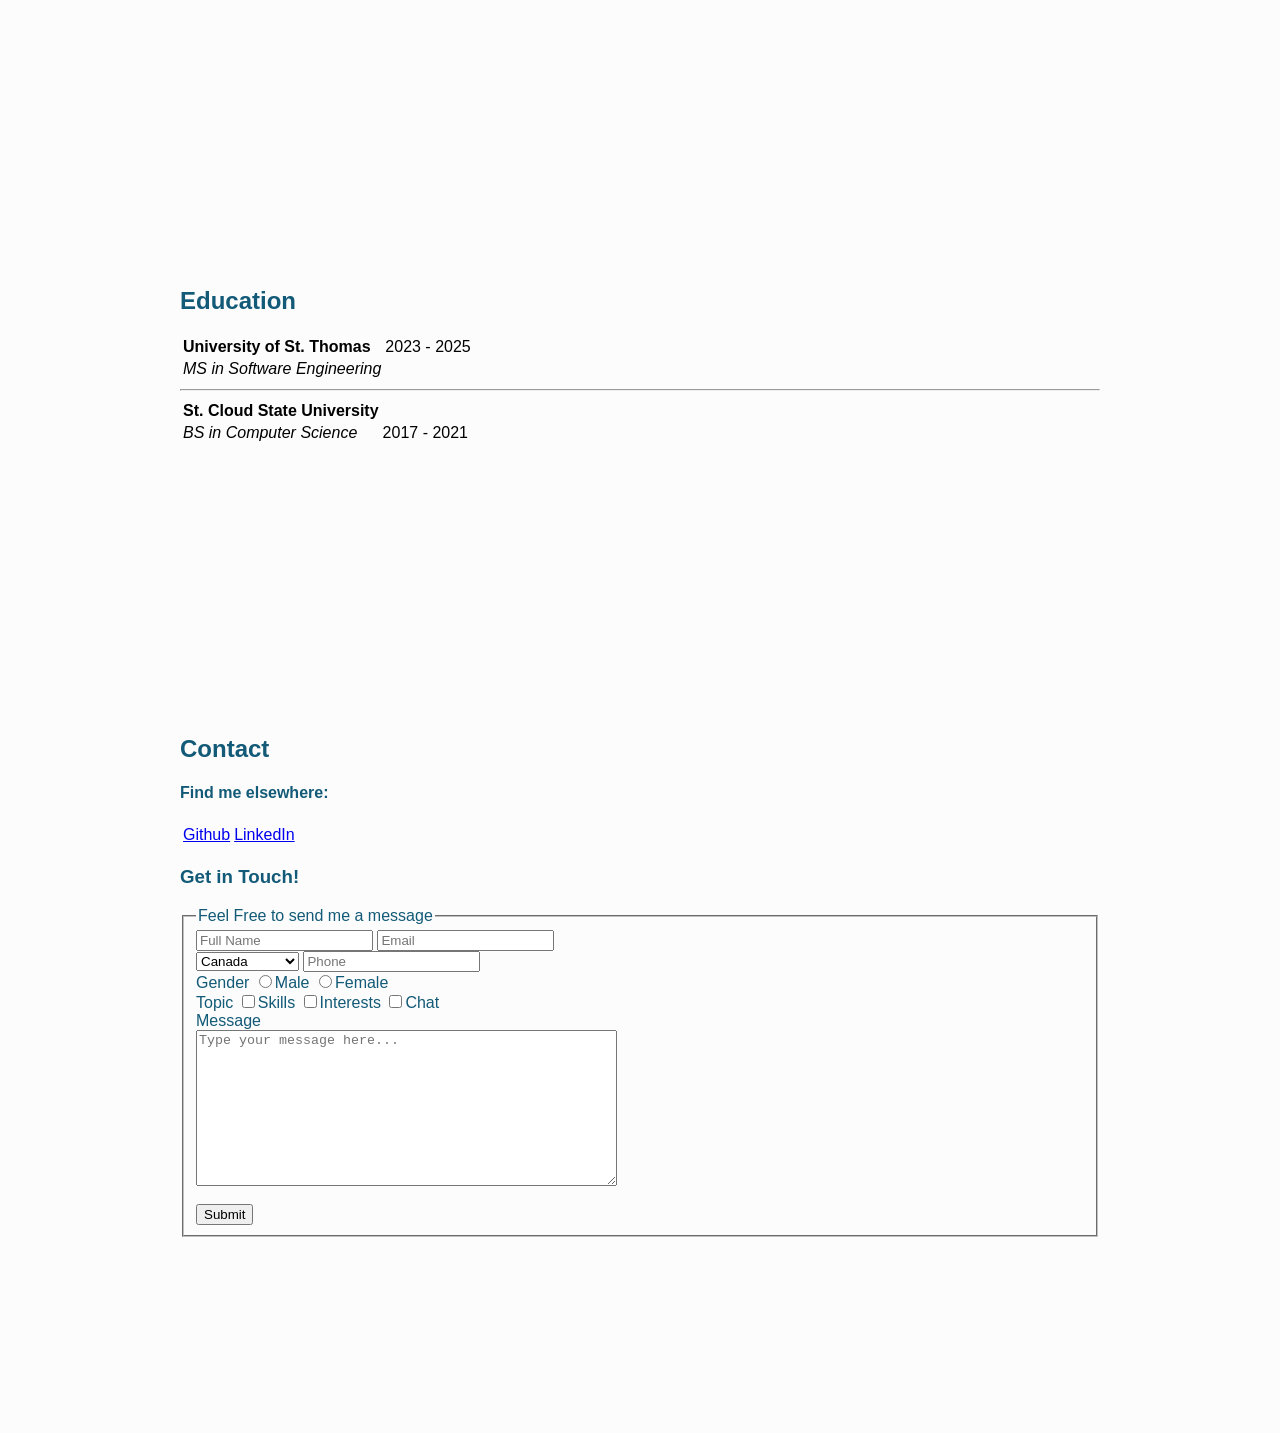
==== commit 27c376d1: "WOrked on about me page and skill card layout" ====
--- a/index.html
+++ b/index.html
@@ -37,7 +37,7 @@
     </nav>
     <main>
         <section id="hero" class="hero">
-            <div class="intro">
+            <div class="greeting">
                 <h1>Hello, Pemba here! 👋</h1>
                 <h3>
                     <em>Full Stack Developer</em>
@@ -53,35 +53,59 @@
             </div>
         </section>
         <section id="about" class="about">
-            <h2>About me</h2>
-            <span>I’m a Full Stack Developer with over 6 years of hands-on experience designing, developing, and
-                maintaining scalable, secure applications using
-                Java, Spring Boot, React, Node.js, and AWS. My experience spans fintech, healthcare,
-                energy, and
-                enterprise technology, with a strong focus on backend development, REST APIs, distributed systems, and
-                cloud solutions.
-                I'm passionate about understanding how frontend and backend components interact, solving the challenges
-                that connect
-                them, and building seamless, reliable applications from end to end. Currently, my focus is on building
-                reliable, scalable software while continuously sharpening my technical skills to
-                deliver meaningful, impactful solutions.
-
-                <br>
-                <br>
-                When I'm not coding, you'll probably find me exploring the zoo or wandering through a museum with my
-                son, getting
-                curious about everything and letting our imaginations run wild in the world of dinosaurs! I also love
-                trying my hand at
-                cooking dishes from different cultures. There's something exciting about learning a new recipe,
-                experimenting with
-                flavors, and occasionally surprising myself with how well it turns out!
-            </span>
+            <div class="about-me">
+                <h2>About me</h2>
+                <p>
+                    Not a single word was said, but none was needed. The chase between these two natural enemies was
+                    thrilling all on its
+                    own. The little boy yawned and reluctantly turned off the greatest thing he and his mom had in their
+                    tiny apartment: the
+                    TV.
+                    But as the screen went dark, his mind stayed awake. How could Tom and Jerry be so alive behind that
+                    glass? How could a
+                    machine bring an entire world to life? And could he one day build something like it?
+                    He watched, he wondered, and eventually, he learned to code.
+                    That little boy was me.
+                    Today, I'm a software developer. Just as Tom and Jerry once did for me, I aspire to build things
+                    that
+                    help someone,
+                    somewhere, live a little easier, stress a little less, and be a little happier.
+                </p>
+                <p>
+                    I’m a Full Stack Developer with over 6 years of hands-on experience designing,
+                    developing, and
+                    maintaining scalable, secure applications using
+                    Java, Spring Boot, React, Node.js, and AWS. My experience spans fintech, healthcare,
+                    energy, and
+                    enterprise technology, with a strong focus on backend development, REST APIs, distributed systems,
+                    and
+                    cloud solutions.
+                    I'm passionate about understanding how frontend and backend components interact, solving the
+                    challenges
+                    that connect
+                    them, and building seamless, reliable applications from end to end. Currently, my focus is on
+                    building
+                    reliable, scalable software while continuously sharpening my technical skills to
+                    deliver meaningful, impactful solutions.
+                </p>
+                <p>
+                    When I'm not coding, you'll probably find me exploring the zoo or wandering through a museum with my
+                    son, getting
+                    curious about everything and letting our imaginations run wild in the world of dinosaurs! I also
+                    love
+                    trying my hand at
+                    cooking dishes from different cultures. There's something exciting about learning a new recipe,
+                    experimenting with
+                    flavors, and occasionally surprising myself with how well it turns out!
+                </p>
+            </div>
+
         </section>
         <section id="skills" class="skills">
             <h2>Skills</h2>
             <hr>
-            <div class="cards">
-                <div class="backend_card">
+            <div class="skill-cards">
+                <div class="backend card">
                     <h4>Backend</h4>
                     <ul>
                         <li>Java</li>
@@ -97,7 +121,7 @@
                     </ul>
                 </div>
 
-                <div class="frontend_card">
+                <div class="frontend card">
                     <h4>Frontend</h4>
                     <ul>
                         <li>JavaScript</li>
@@ -108,7 +132,7 @@
                     </ul>
                 </div>
 
-                <div class="database_card">
+                <div class="database card">
                     <h4>Database</h4>
                     <ul>
                         <li>PostreSQL</li>
@@ -118,7 +142,7 @@
                     </ul>
                 </div>
 
-                <div class="tool_card">
+                <div class="tool card">
                     <h4>Architecture</h4>
                     <ul>
                         <li>Microservice</li>
--- a/style.css
+++ b/style.css
@@ -33,23 +33,15 @@
   margin: 0;
   padding: 0;
   background-color: var(--bg-color);
-
-  /* width: 100%;
-  height: 100vh; */
-  /* background-color: rgb(225, 225, 225); */
 }
 
 /* nav bar */
-ul {
-  list-style-type: none;
-}
-
 nav h1 a {
   text-decoration: none;
   font-size: var(--large-font);
 }
 
-ul li a {
+nav ul li a {
   text-decoration: none;
 }
 
@@ -61,40 +53,71 @@
   background-color: var(--bg-color);
   box-shadow: 0 3px 5px rgba(0, 0, 0, 0.1);
   position: sticky;
-  z-index: 1;
 }
 
 nav a {
   color: var(--primary-color);
 }
 
+nav ul {
+  list-style-type: none;
+  display: flex;
+  gap: 2rem;
+}
+
 nav a:hover {
   color: var(--secondary-color);
 }
 
-nav ul {
-  display: flex;
-  gap: 2rem;
-}
-
-/* hero section */
-
+/* Sections */
 section {
   margin: 90px;
   padding: 90px;
   color: var(--primary-color);
 }
 
-#hero {
+/* hero section */
+
+.hero {
   display: flex;
+  flex-direction: row;
   align-items: center;
   justify-content: space-evenly;
 }
 
 /* Profile photo */
 
+/* About me background section */
+.about {
+  margin: 0;
+  background-image: url(./asset/about-me-bg.png);
+  background-size: cover;
+  background-position: center;
+  background-repeat: no-repeat;
+  background-attachment: fixed;
+  min-height: 90vh;
+  margin: 0;
+}
+
+.about-me {
+  /* border: 2px solid black; */
+  margin: 200px;
+  padding: 50px;
+}
+
 /*skill cards*/
 
-#cards {
+.skill-cards {
   display: grid;
+  grid-template-columns: repeat(4, 1fr);
 }
+
+.skill-cards ul {
+  list-style-type: none;
+}
+
+.card {
+  margin: 5px;
+  border: 2px solid var(--secondary-shadow);
+  border-radius: solid 10px;
+}
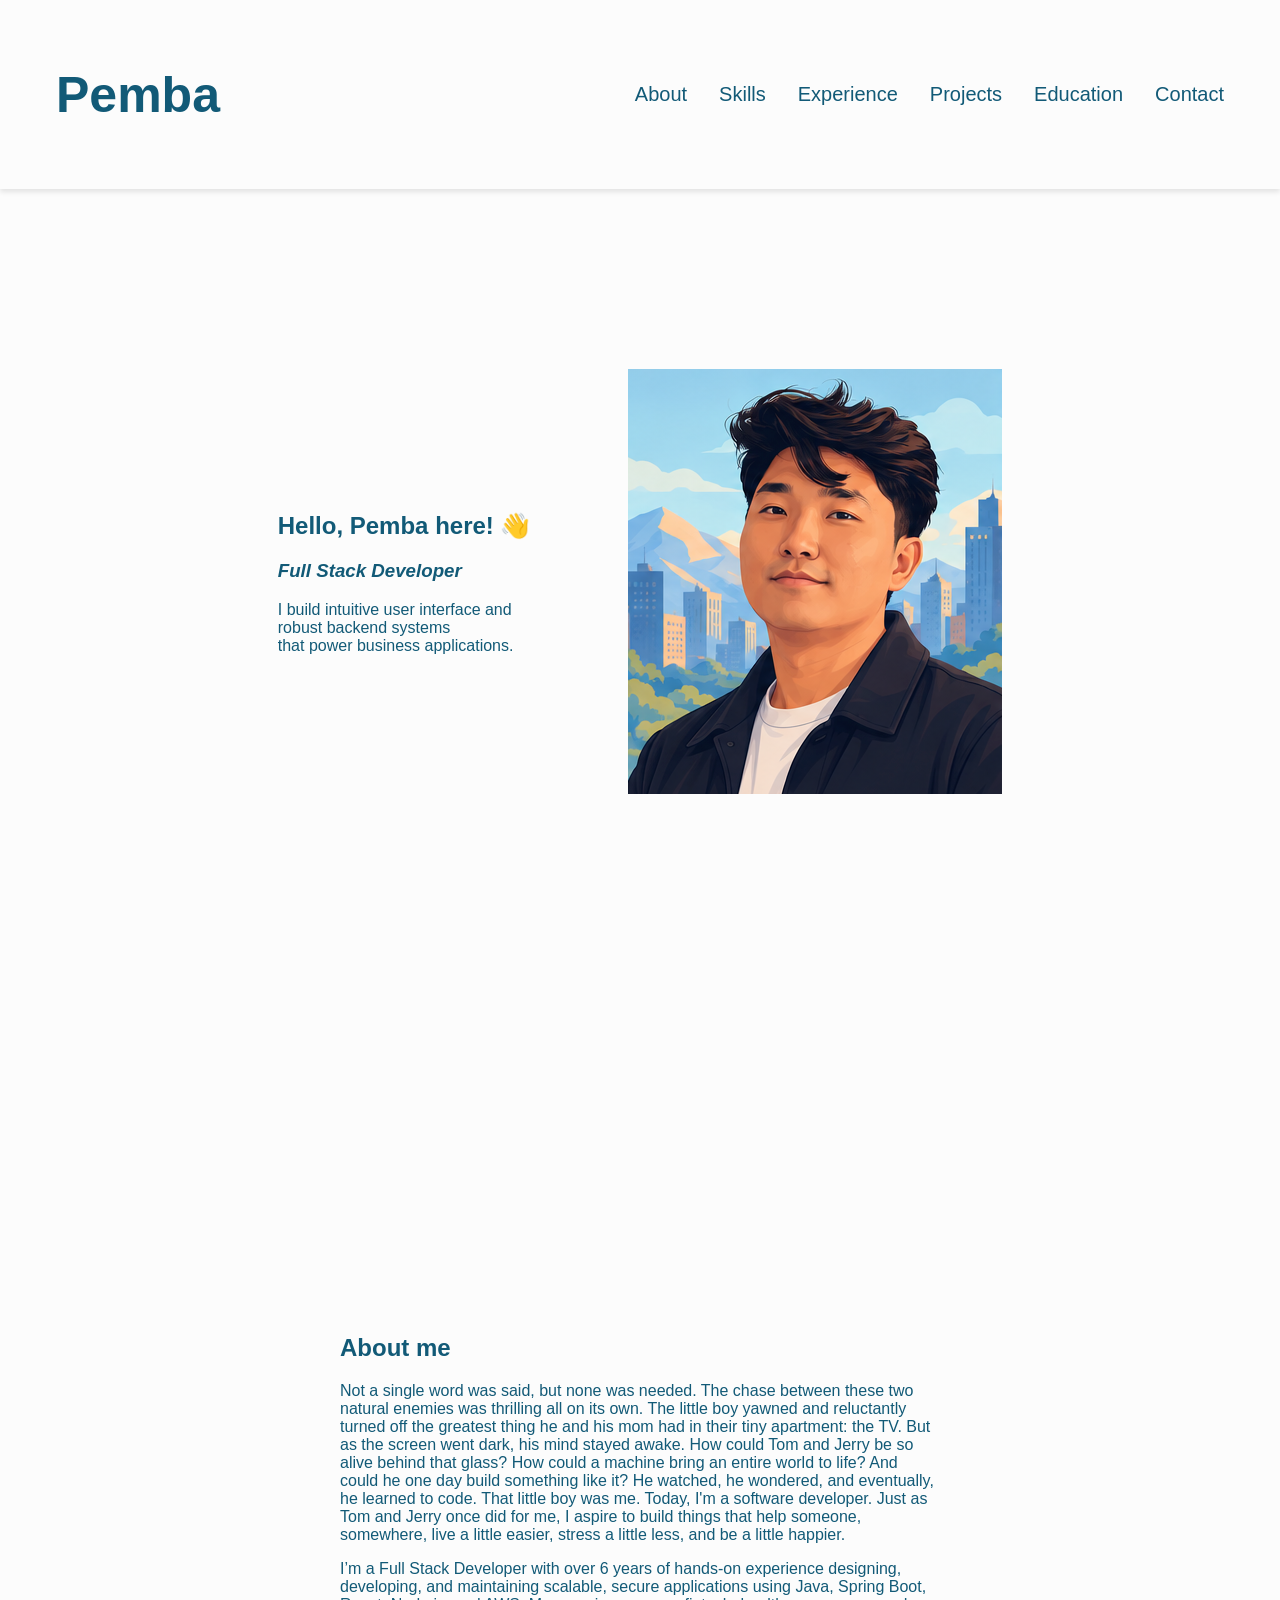
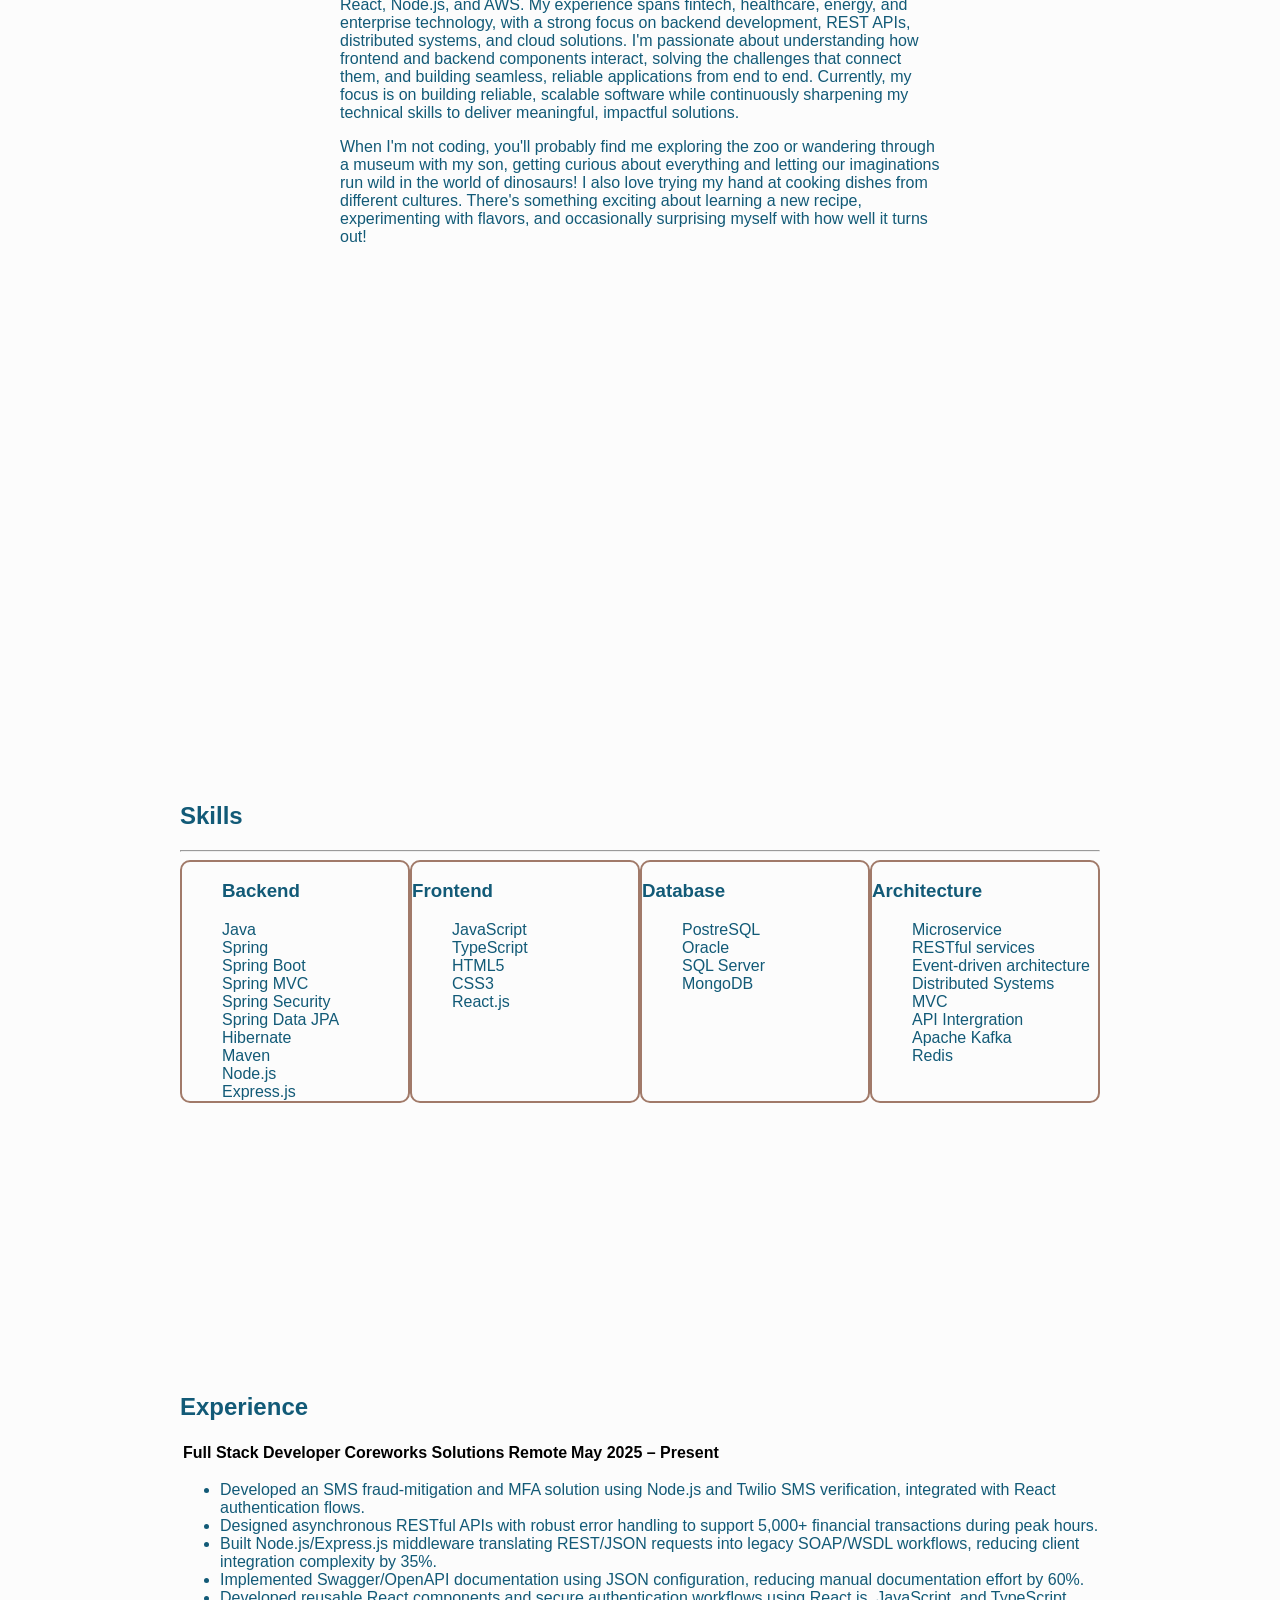
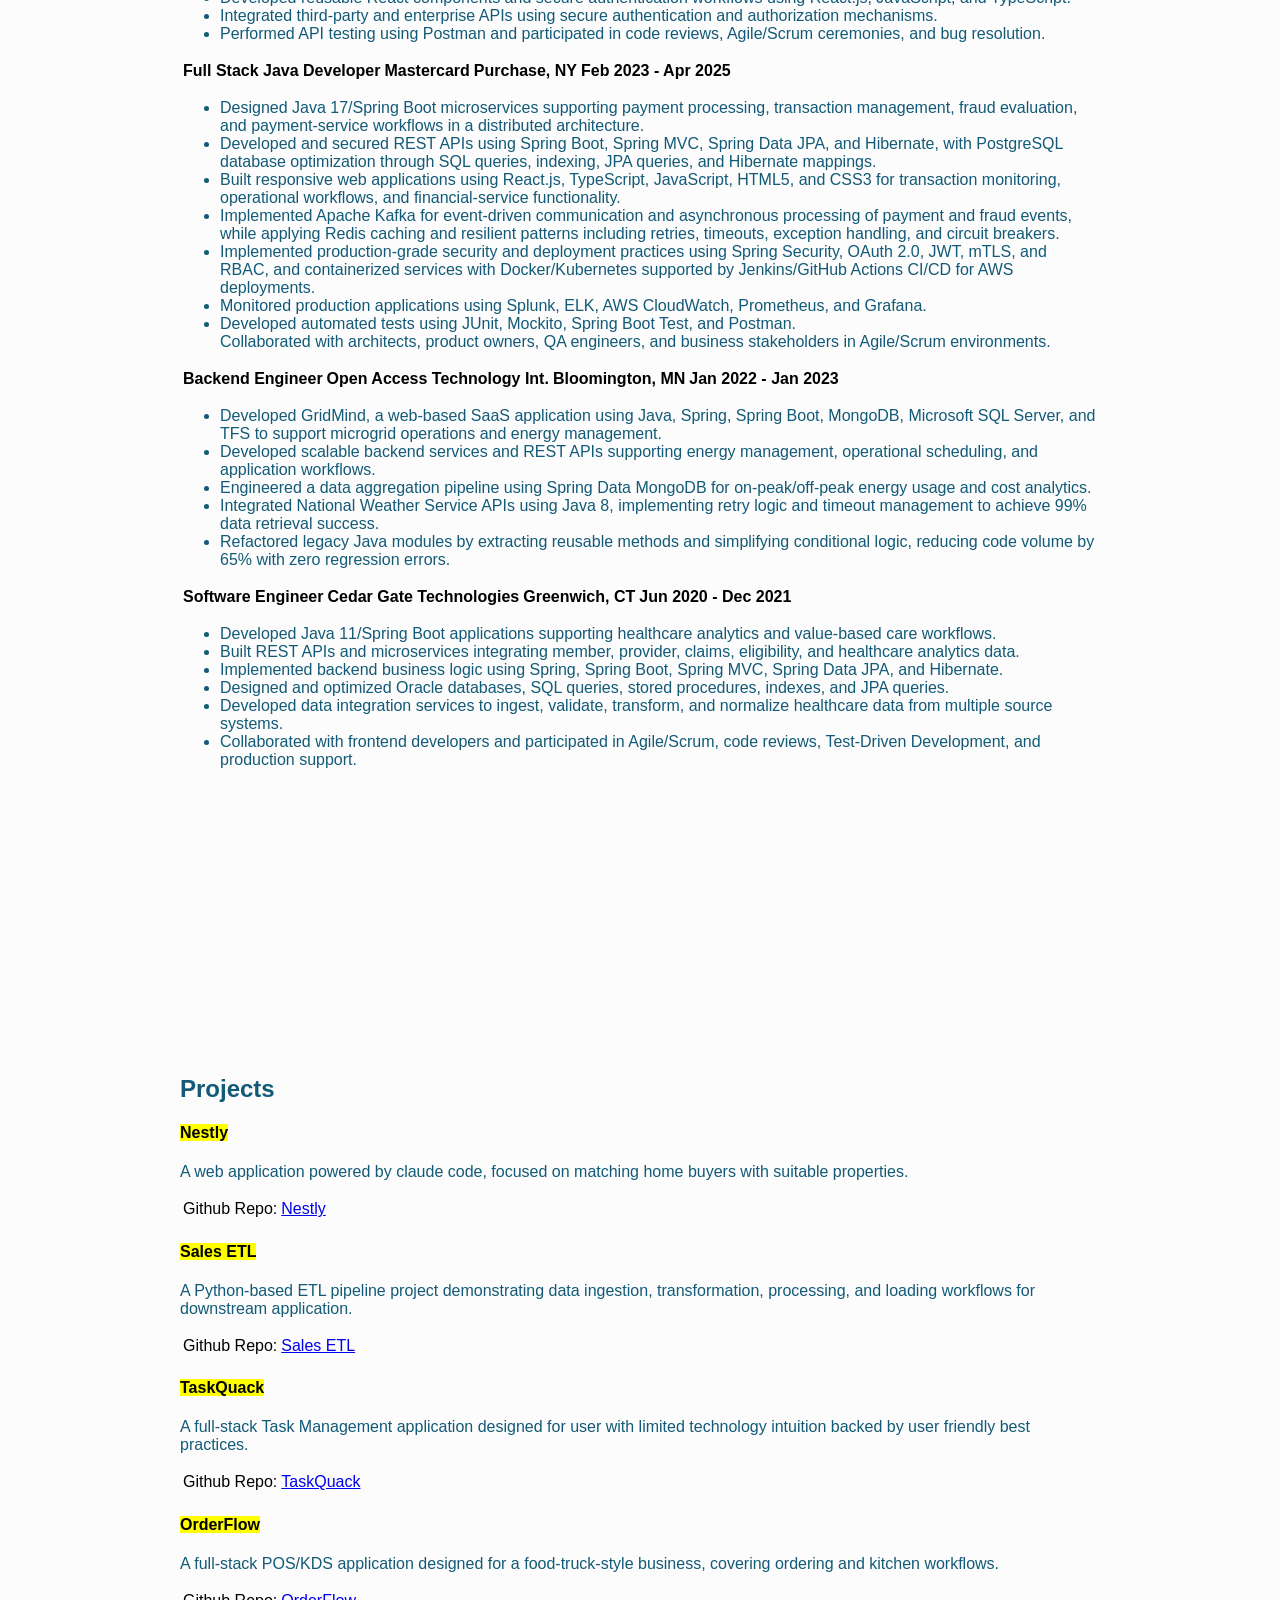
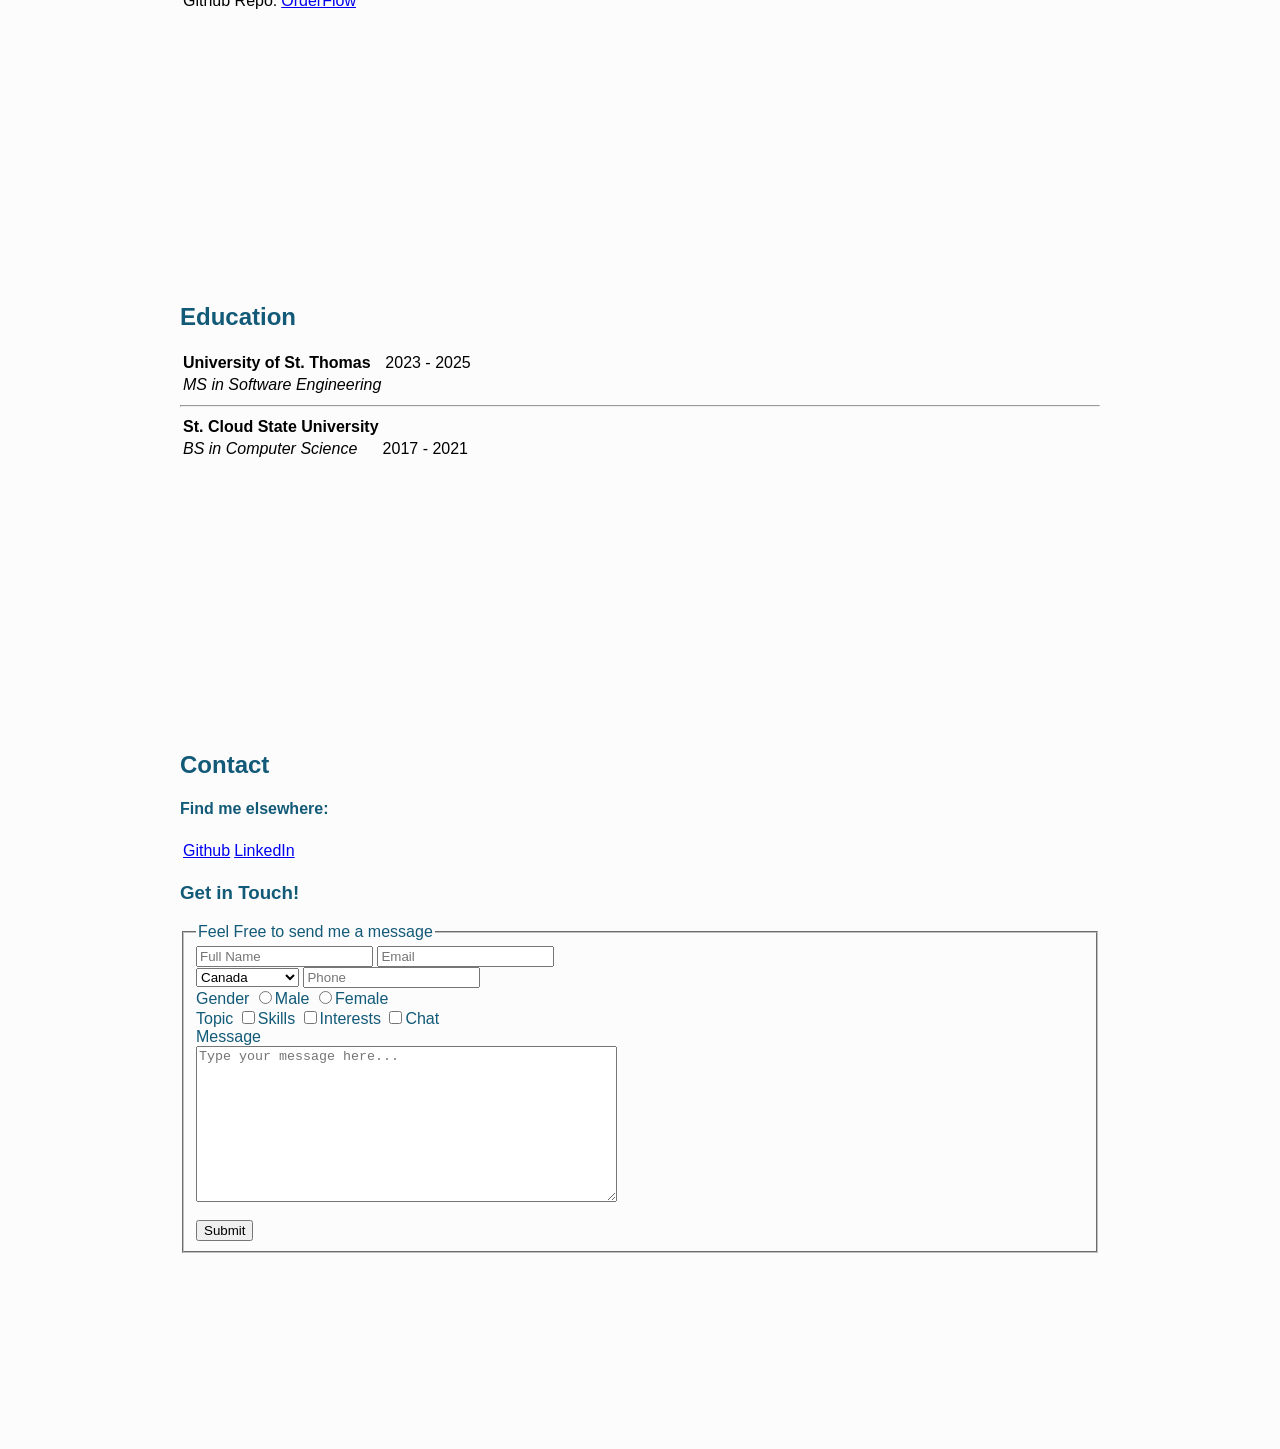
==== commit f723f267: "Refactor some CSS and html code" ====
--- a/index.html
+++ b/index.html
@@ -12,8 +12,8 @@
 
 <body>
     <nav>
-        <h1><a href="#hero">Pemba</a></h1>
-        <ul>
+        <h1 class="logo"><a href="#hero">Pemba</a></h1>
+        <ul class="nav-links">
             <li>
                 <a href="#about">About</a>
             </li>
@@ -106,8 +106,11 @@
             <hr>
             <div class="skill-cards">
                 <div class="backend card">
-                    <h4>Backend</h4>
+
                     <ul>
+                        <li>
+                            <h3>Backend</h3>
+                        </li>
                         <li>Java</li>
                         <li>Spring</li>
                         <li>Spring Boot</li>
@@ -122,7 +125,7 @@
                 </div>
 
                 <div class="frontend card">
-                    <h4>Frontend</h4>
+                    <h3>Frontend</h3>
                     <ul>
                         <li>JavaScript</li>
                         <li>TypeScript</li>
@@ -133,7 +136,7 @@
                 </div>
 
                 <div class="database card">
-                    <h4>Database</h4>
+                    <h3>Database</h3>
                     <ul>
                         <li>PostreSQL</li>
                         <li>Oracle</li>
@@ -143,7 +146,7 @@
                 </div>
 
                 <div class="tool card">
-                    <h4>Architecture</h4>
+                    <h3>Architecture</h3>
                     <ul>
                         <li>Microservice</li>
                         <li>RESTful services</li>
@@ -463,7 +466,7 @@
 
         </aside>
     </main>
-    <!-- <footer>copyright</footer>
+    <!-- <footer>copyright</footer>-->
 </body>
 
 </html>
--- a/style.css
+++ b/style.css
@@ -1,16 +1,17 @@
 /* CSS Variables */
 
 :root {
-  font-family: Inter, sans-serif; /*inter type face font family*/
-
+  font-family: Inter, InterVariable, sans-serif; /*inter type face font family*/
   font-feature-settings:
     "liga" 1,
-    "calt" 1; /*fix for Chrome */
+    "calt" 1; /*fix for Chrome */ 
 
   --large-font: 50;
+  --normal-font: 20;
+
   --bg-color: #fcfcfc;
   --primary-color: #125a77;
-  --secondary-color: #00928f;
+  --secondary-color: #039c9a;
   --primary-shadow: #88bac6;
   --secondary-shadow: #a17a69;
   --bottom-margin: 0.5rem;
@@ -36,13 +37,12 @@
 }
 
 /* nav bar */
-nav h1 a {
-  text-decoration: none;
+.logo {
   font-size: var(--large-font);
 }
 
-nav ul li a {
-  text-decoration: none;
+.logo a:hover {
+  color: var(--secondary-color);
 }
 
 nav {
@@ -52,21 +52,24 @@
   padding: 1.5rem 3.5rem;
   background-color: var(--bg-color);
   box-shadow: 0 3px 5px rgba(0, 0, 0, 0.1);
-  position: sticky;
 }
 
 nav a {
   color: var(--primary-color);
+  text-decoration: none;
 }
 
-nav ul {
-  list-style-type: none;
+.nav-links {
+  list-style: none;
   display: flex;
   gap: 2rem;
+  font-size: var(--normal-font);
 }
 
-nav a:hover {
+.nav-links a:hover {
   color: var(--secondary-color);
+  text-decoration: underline;
+  text-underline-offset: 1rem;
 }
 
 /* Sections */
@@ -76,13 +79,13 @@
   color: var(--primary-color);
 }
 
-/* hero section */
+/* hero section*/
 
 .hero {
   display: flex;
   flex-direction: row;
   align-items: center;
-  justify-content: space-evenly;
+  justify-content:space-evenly;
 }
 
 /* Profile photo */
@@ -114,10 +117,13 @@
 
 .skill-cards ul {
   list-style-type: none;
+  margin: 0;
 }
 
 .card {
-  margin: 5px;
+  /* margin: 5px; */
   border: 2px solid var(--secondary-shadow);
-  border-radius: solid 10px;
+  border-radius: 10px;
+  place-items: center;
+  list-style: none;
 }
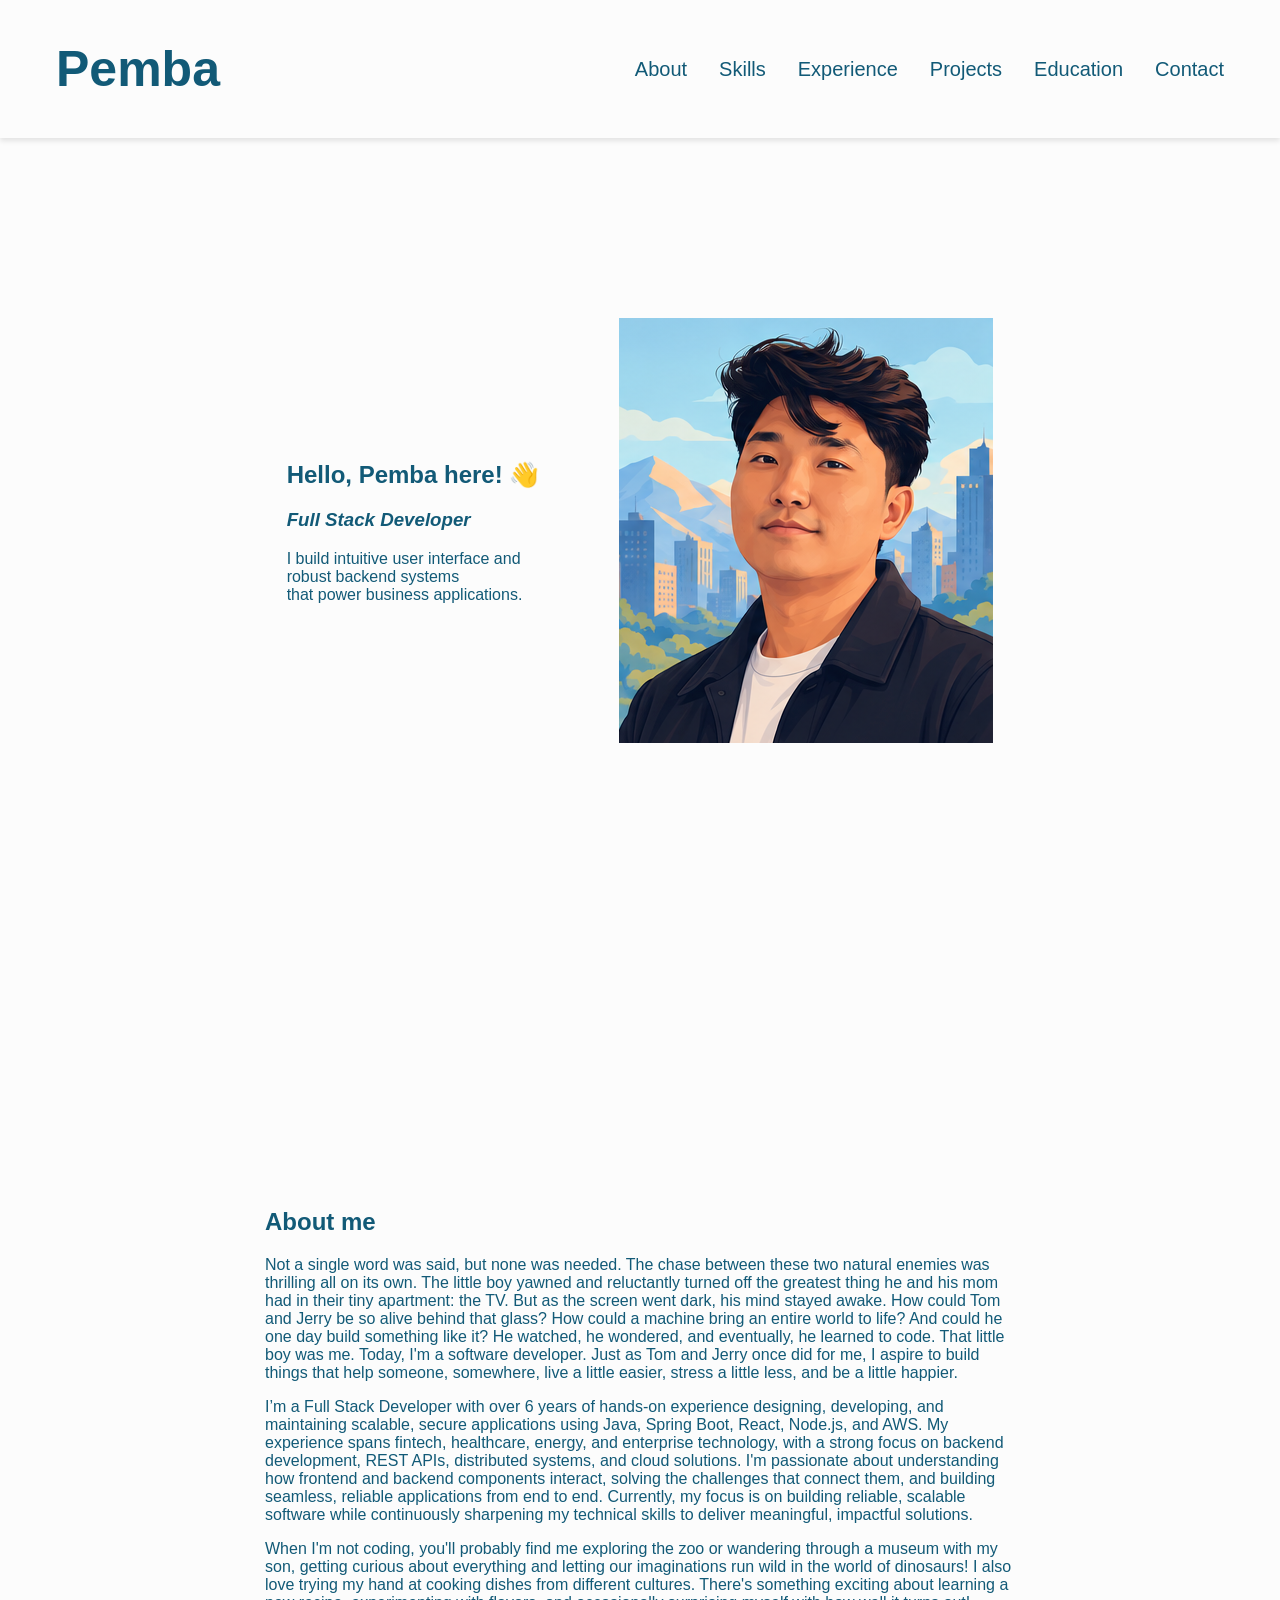
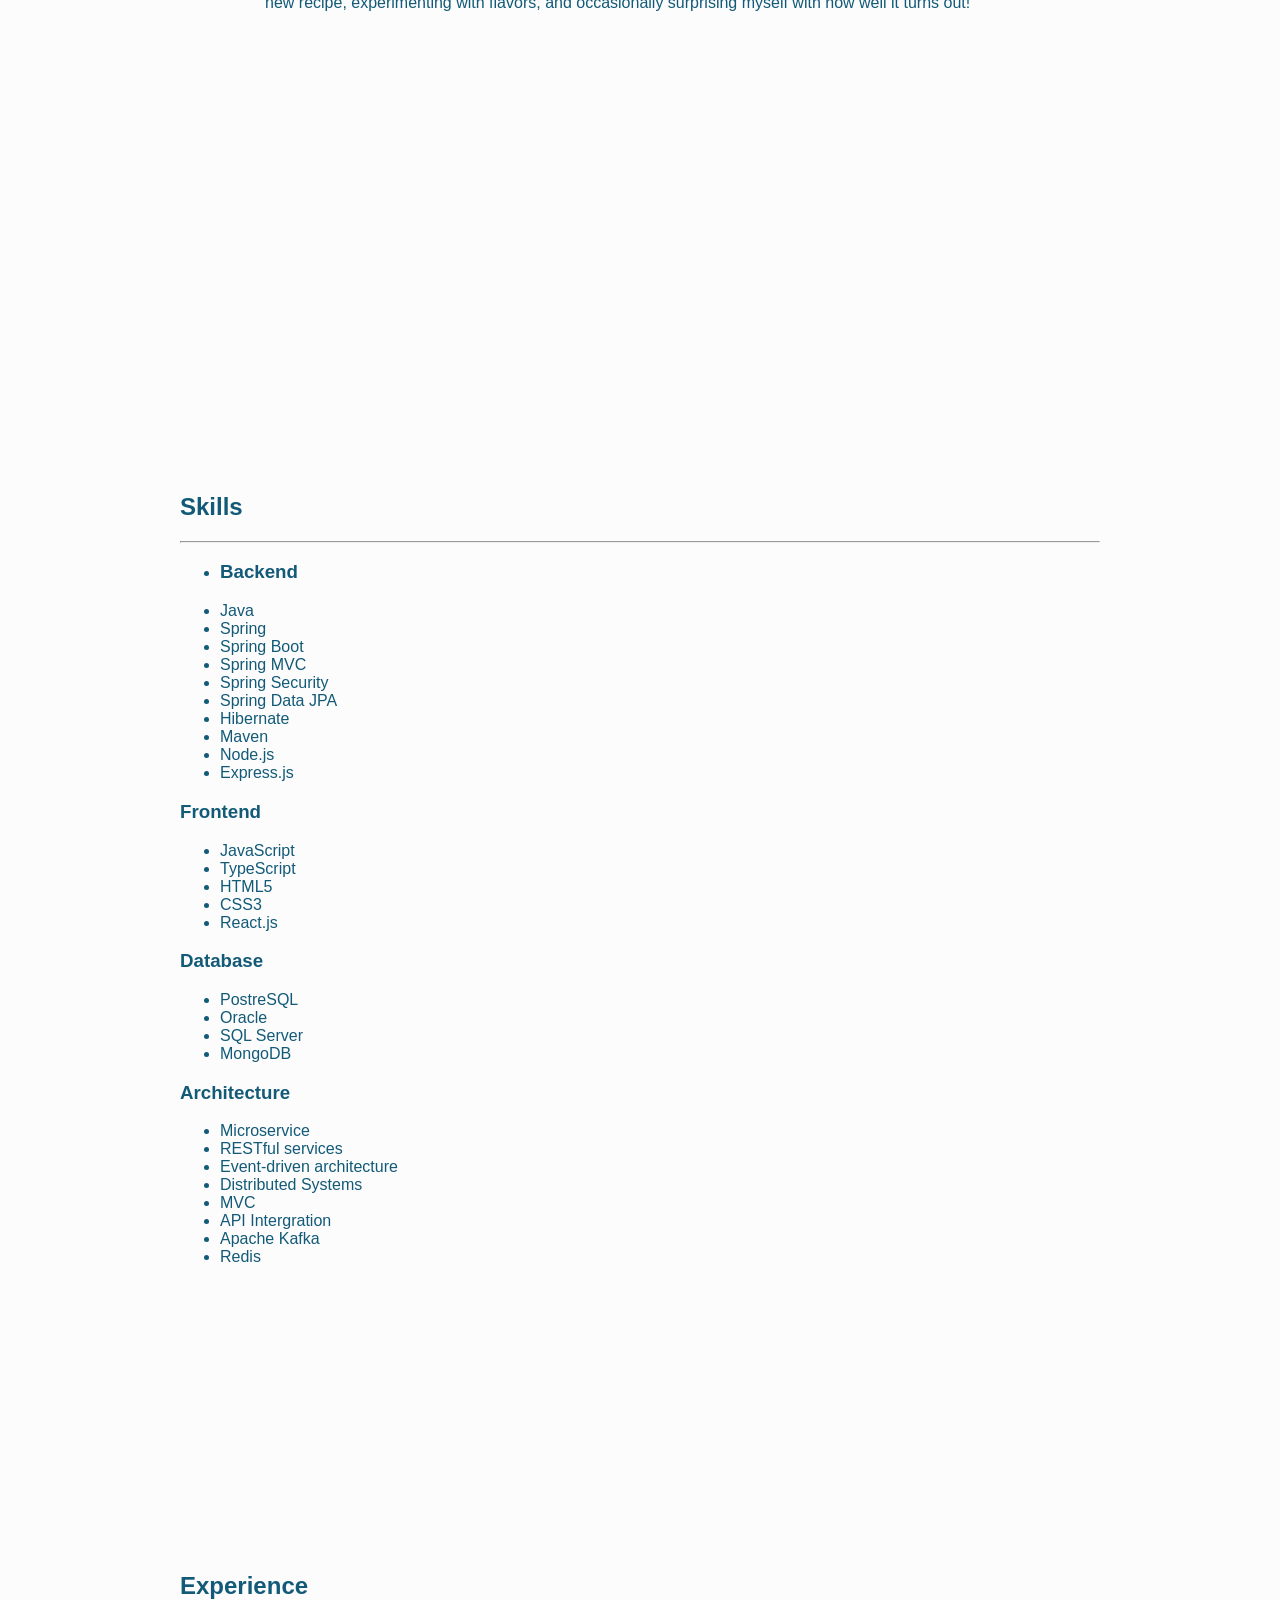
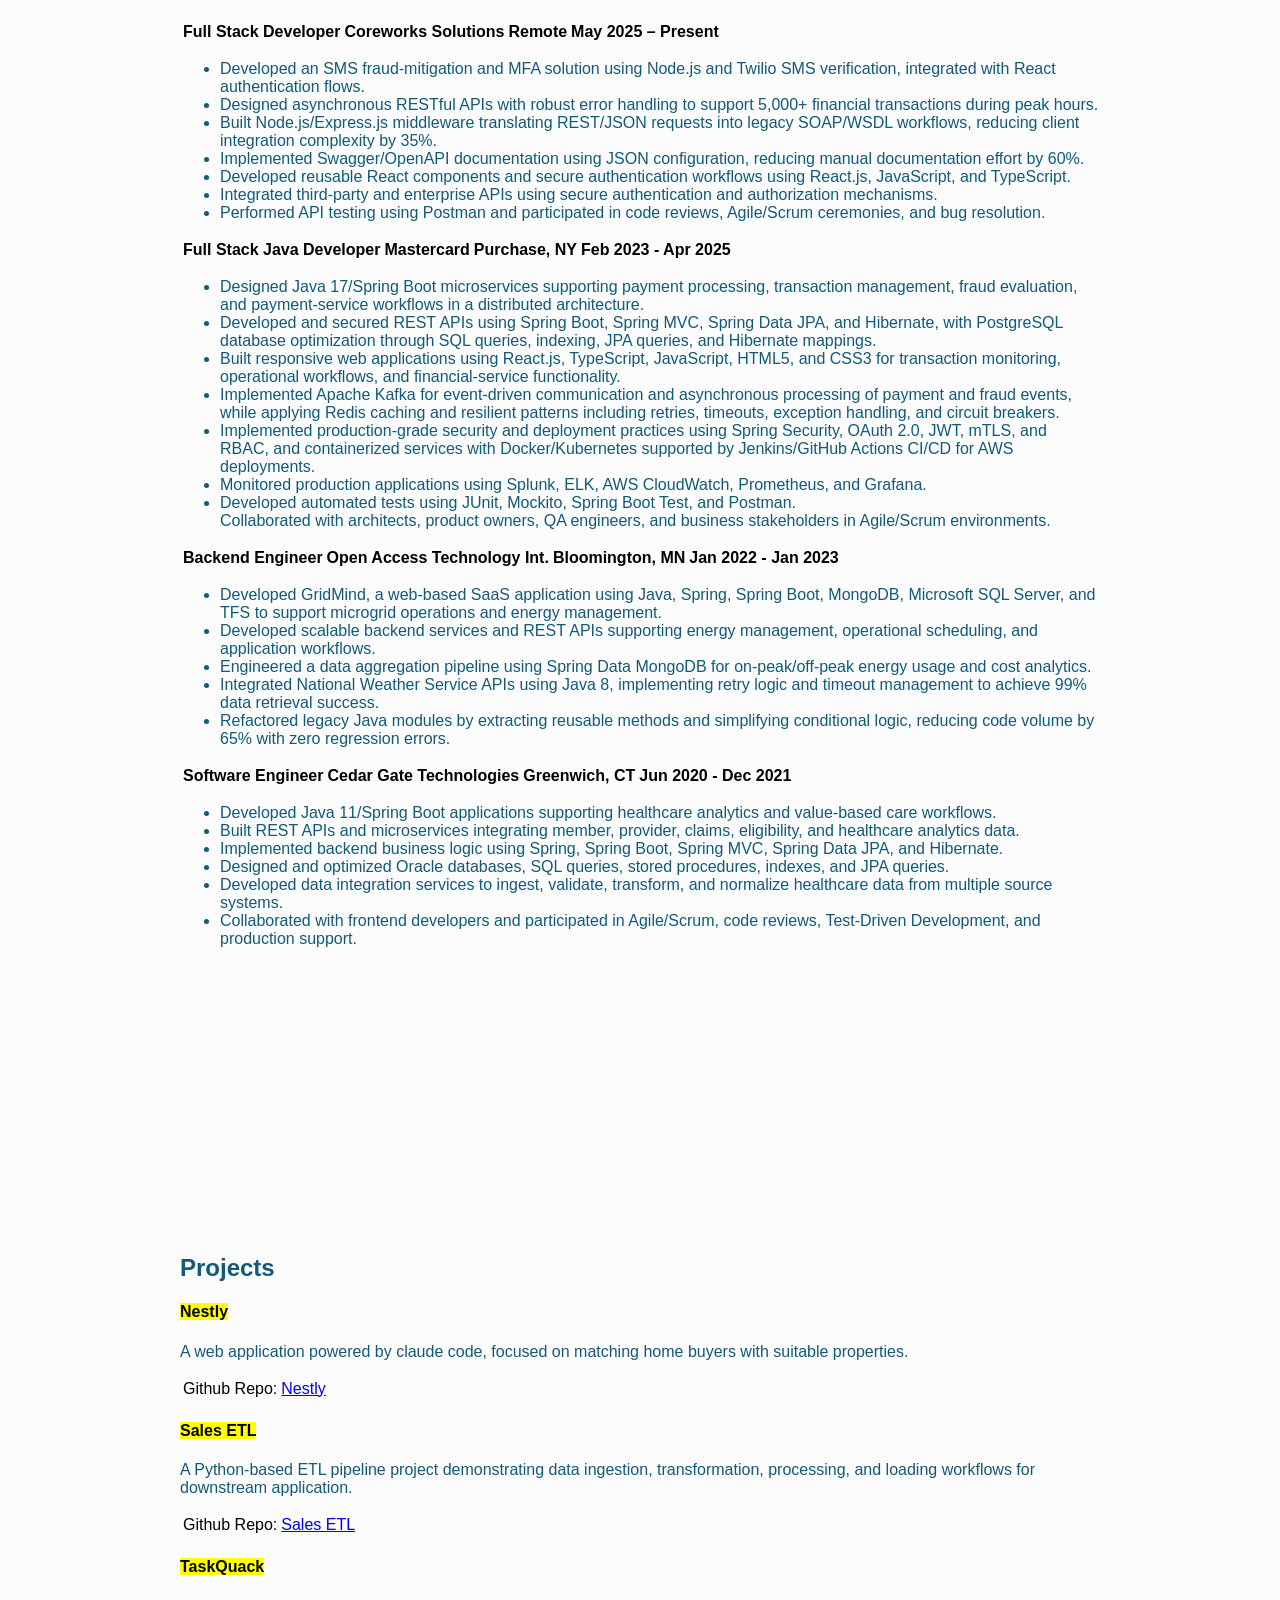
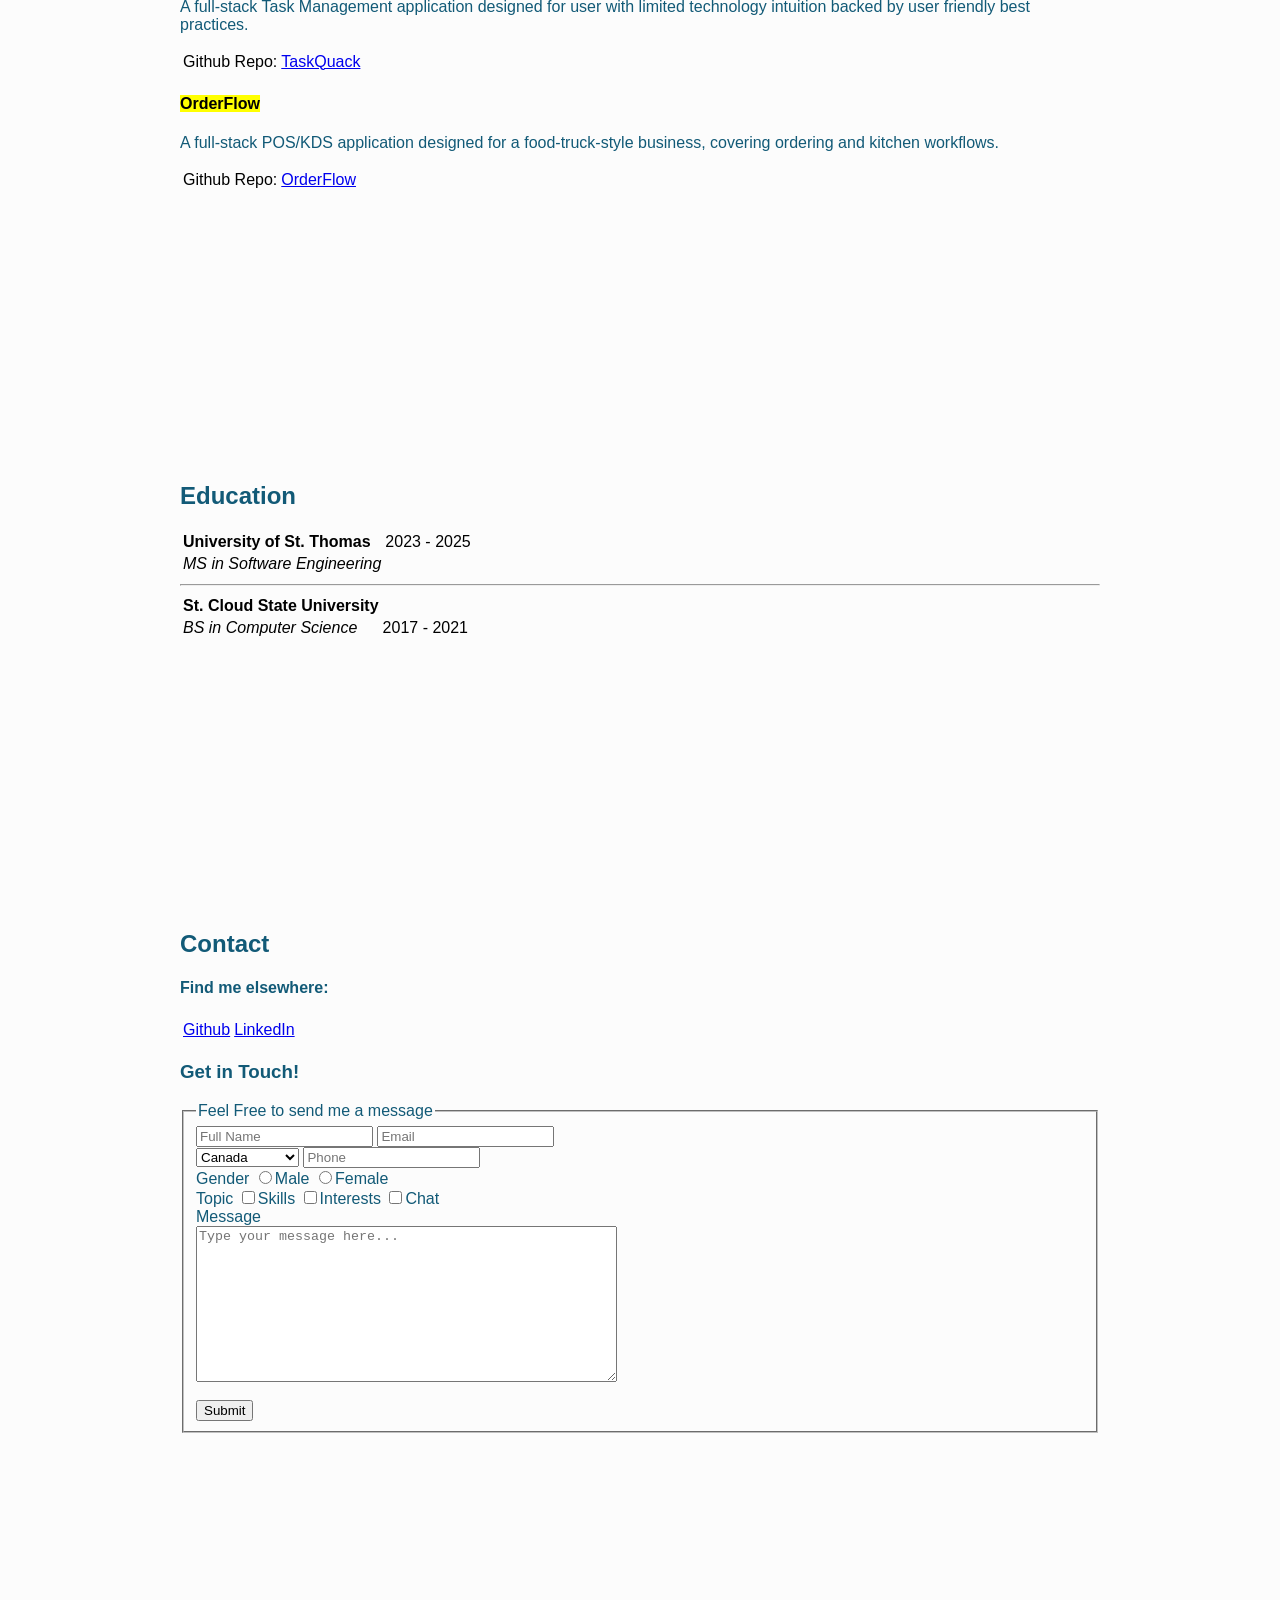
==== commit b5b535af: "Adjust max height of nav bar to 10vh and setup to do for links in hero section" ====
--- a/index.html
+++ b/index.html
@@ -47,7 +47,9 @@
                     <br>robust backend systems <br>that power business
                     applications.
                 </p>
+                <!-- To do add links to github and linkedIn -->
             </div>
+
             <div class="profile">
                 <img src="./asset/webpage_profile.png" alt="profile">
             </div>
--- a/style.css
+++ b/style.css
@@ -4,7 +4,7 @@
   font-family: Inter, InterVariable, sans-serif; /*inter type face font family*/
   font-feature-settings:
     "liga" 1,
-    "calt" 1; /*fix for Chrome */ 
+    "calt" 1; /*fix for Chrome */
 
   --large-font: 50;
   --normal-font: 20;
@@ -52,6 +52,7 @@
   padding: 1.5rem 3.5rem;
   background-color: var(--bg-color);
   box-shadow: 0 3px 5px rgba(0, 0, 0, 0.1);
+  max-height: 10vh;
 }
 
 nav a {
@@ -84,8 +85,9 @@
 .hero {
   display: flex;
   flex-direction: row;
+  justify-content: center;
   align-items: center;
-  justify-content:space-evenly;
+  gap: 5rem;
 }
 
 /* Profile photo */
@@ -98,15 +100,13 @@
   background-position: center;
   background-repeat: no-repeat;
   background-attachment: fixed;
-  min-height: 90vh;
-  margin: 0;
 }
 
 .about-me {
   /* border: 2px solid black; */
-  margin: 200px;
-  padding: 50px;
-}
+  margin: 135px;
+  padding: 40px;
+/* position: sticky;} */
 
 /*skill cards*/
 
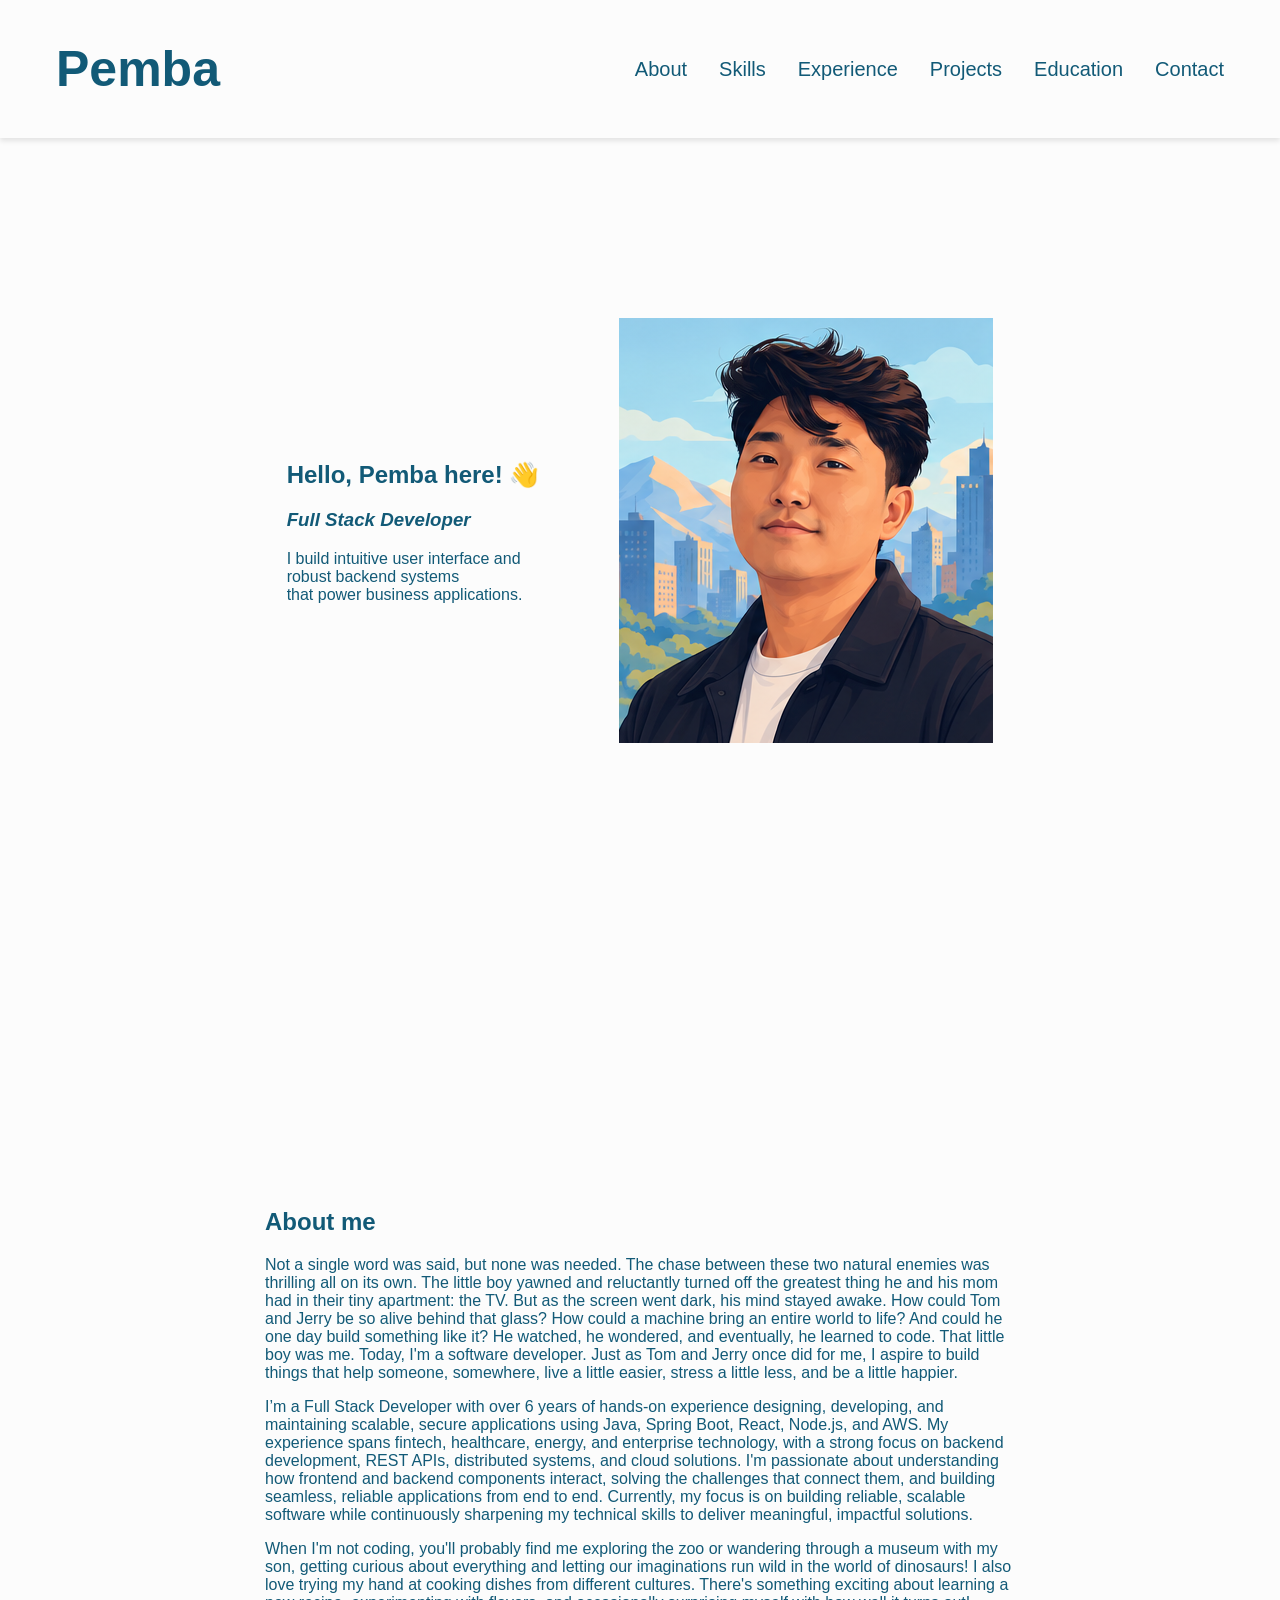
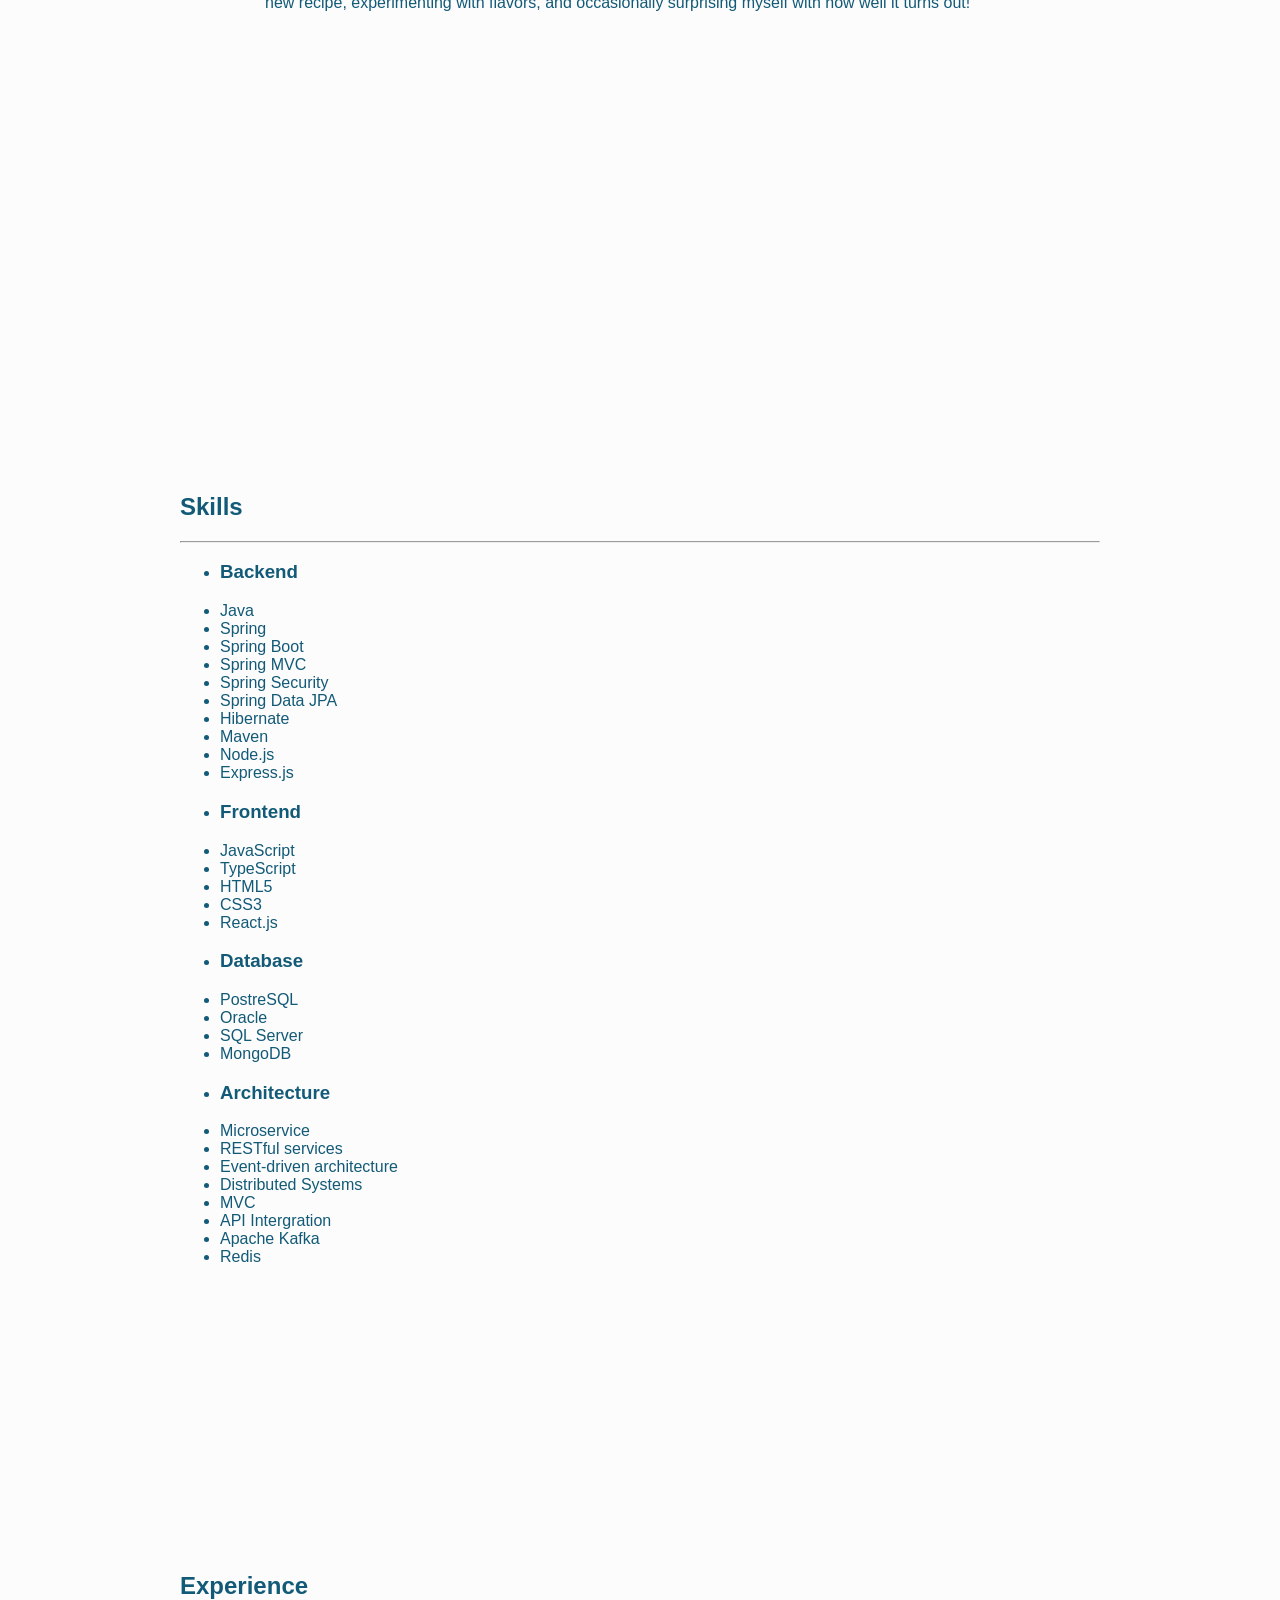
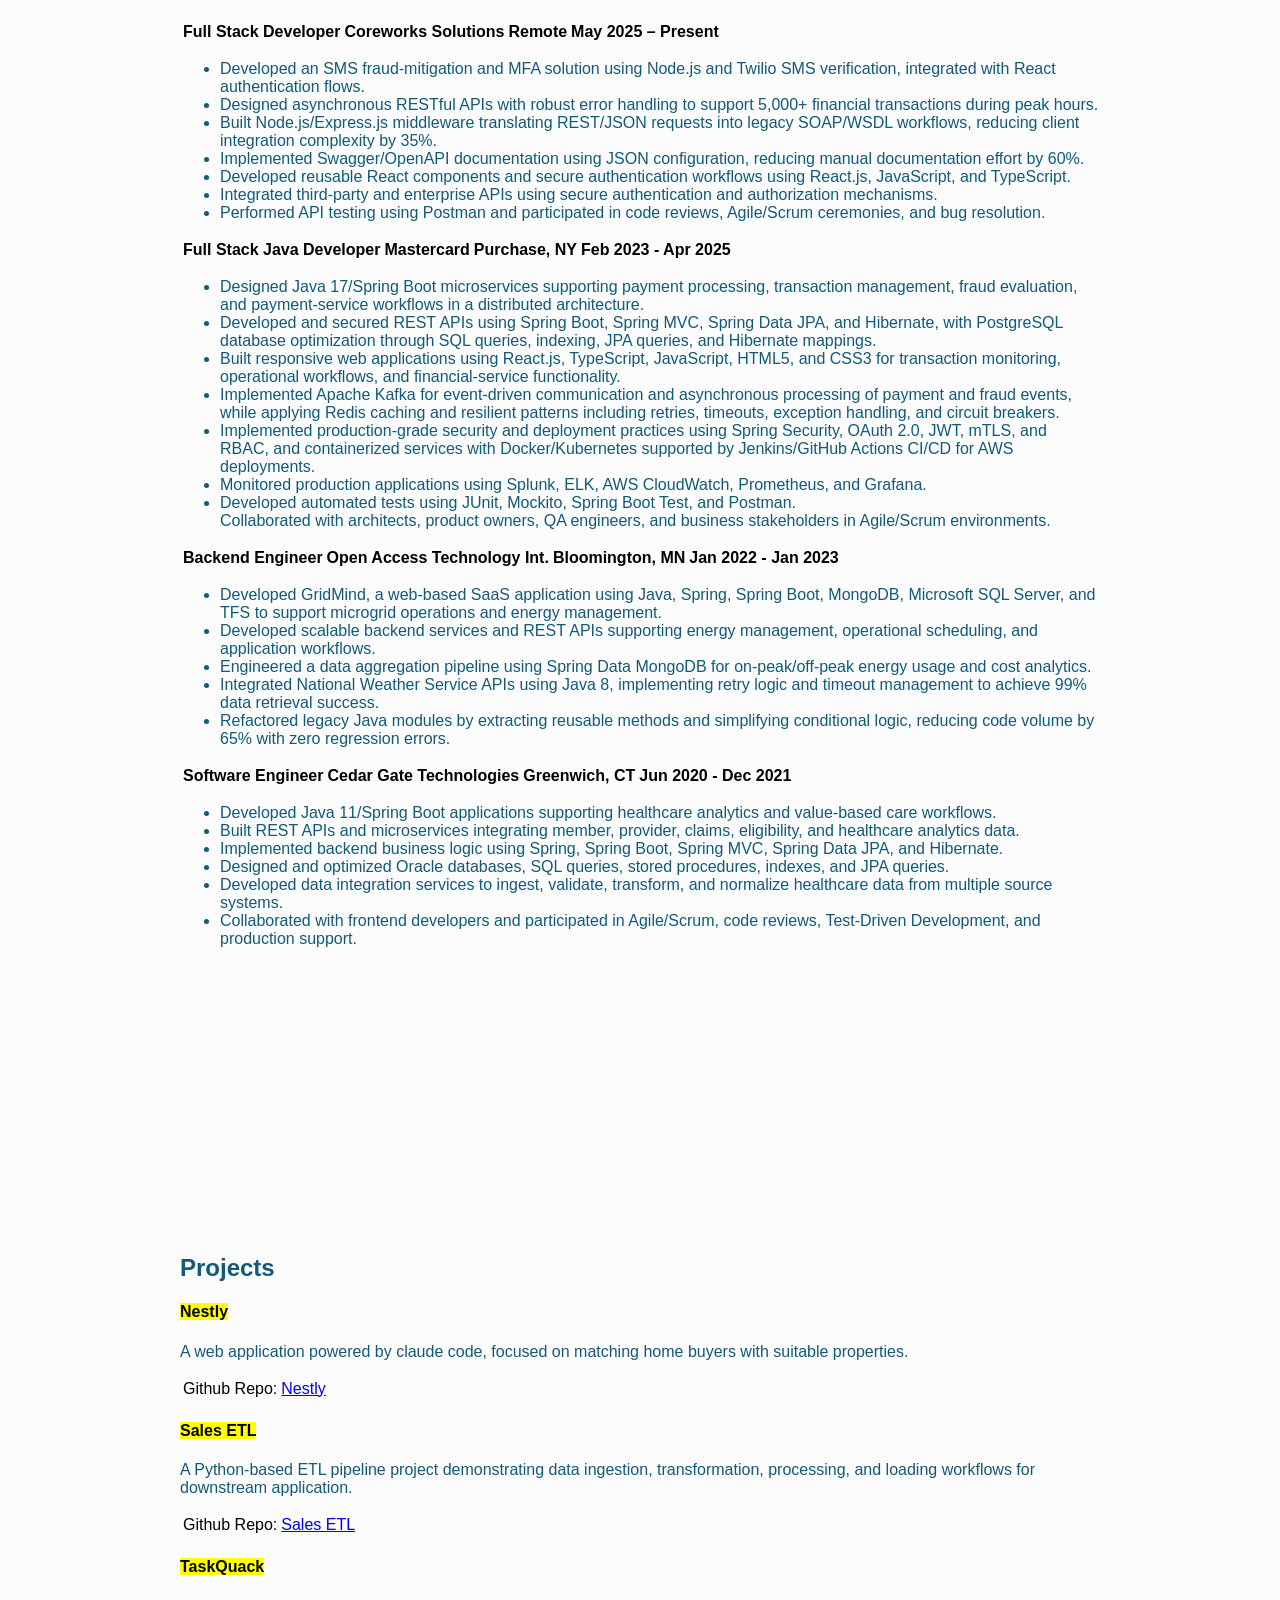
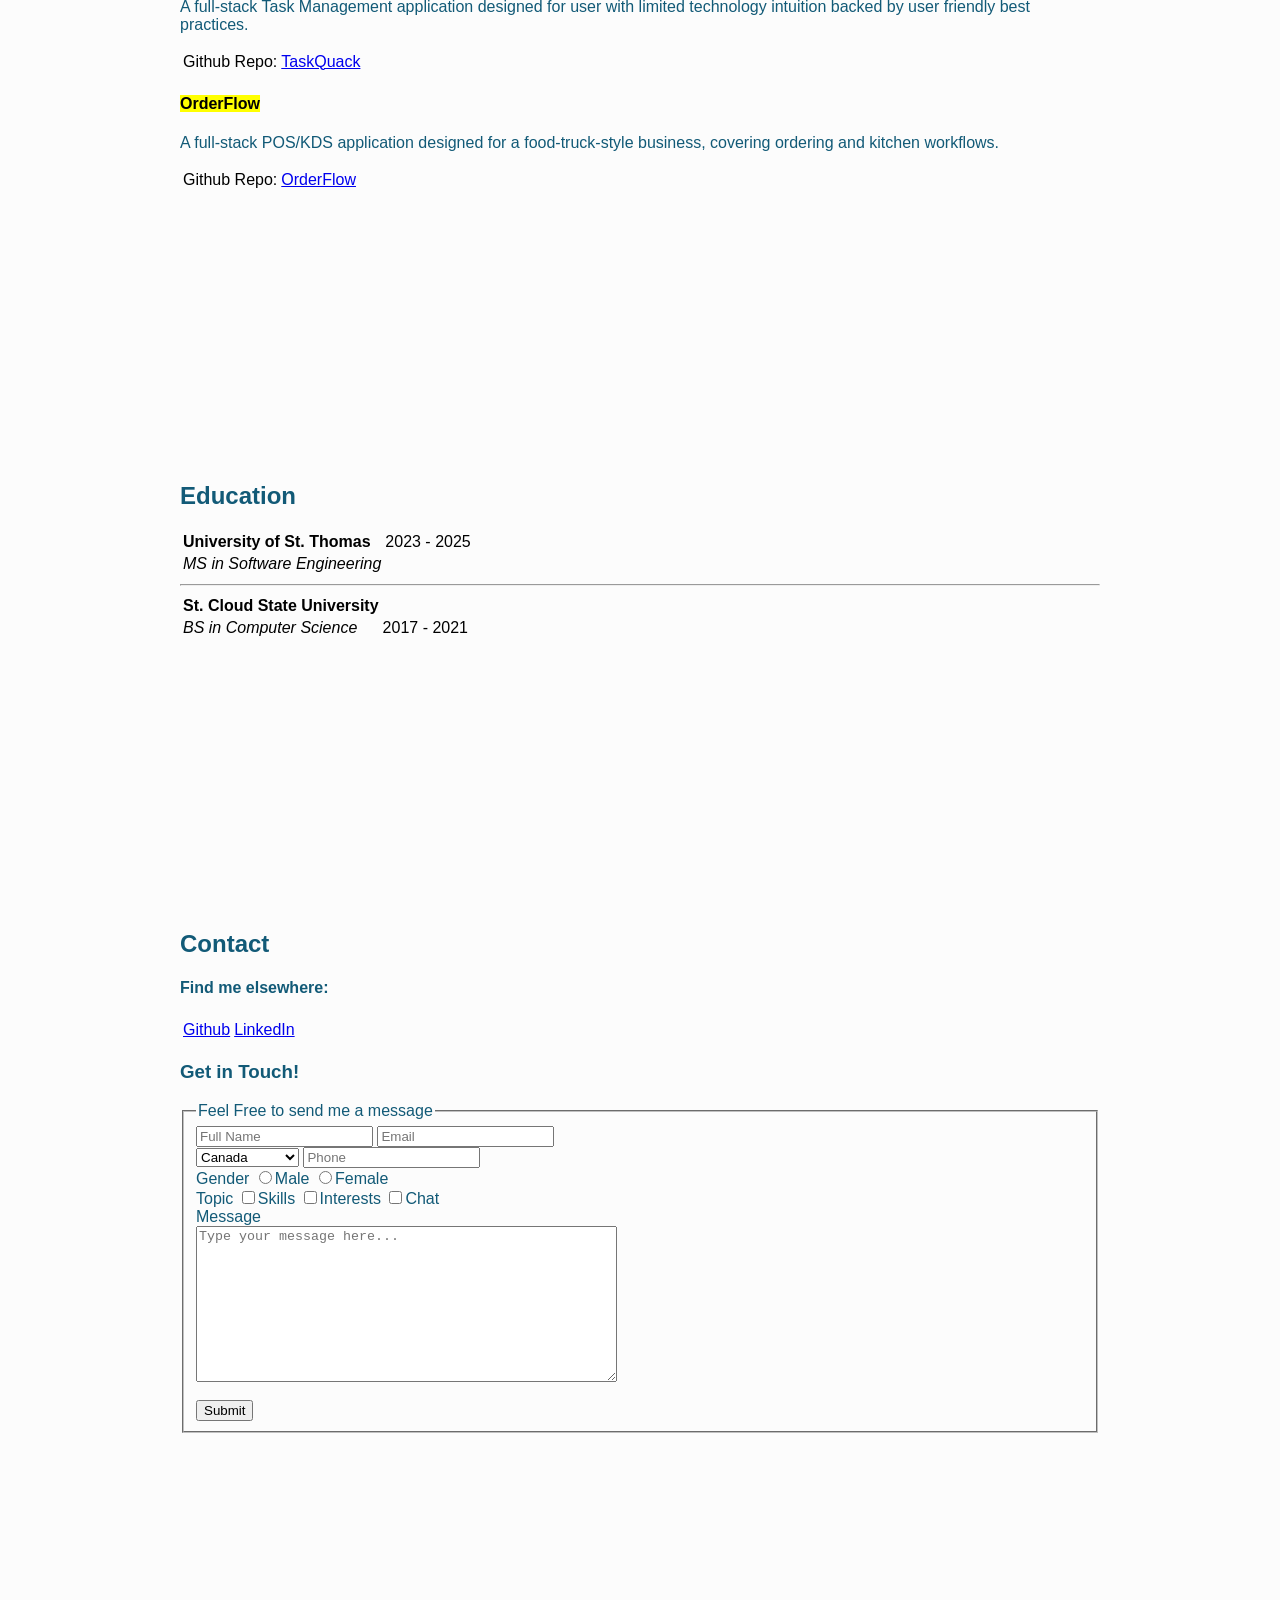
==== commit 70adc636: "Added hr heading from skills cards in the <li> tag" ====
--- a/index.html
+++ b/index.html
@@ -127,8 +127,10 @@
                 </div>
 
                 <div class="frontend card">
-                    <h3>Frontend</h3>
                     <ul>
+                        <li>
+                            <h3>Frontend</h3>
+                        </li>
                         <li>JavaScript</li>
                         <li>TypeScript</li>
                         <li>HTML5</li>
@@ -138,8 +140,11 @@
                 </div>
 
                 <div class="database card">
-                    <h3>Database</h3>
+
                     <ul>
+                        <li>
+                            <h3>Database</h3>
+                        </li>
                         <li>PostreSQL</li>
                         <li>Oracle</li>
                         <li>SQL Server</li>
@@ -148,8 +153,11 @@
                 </div>
 
                 <div class="tool card">
-                    <h3>Architecture</h3>
+
                     <ul>
+                        <li>
+                            <h3>Architecture</h3>
+                        </li>
                         <li>Microservice</li>
                         <li>RESTful services</li>
                         <li>Event-driven architecture</li>
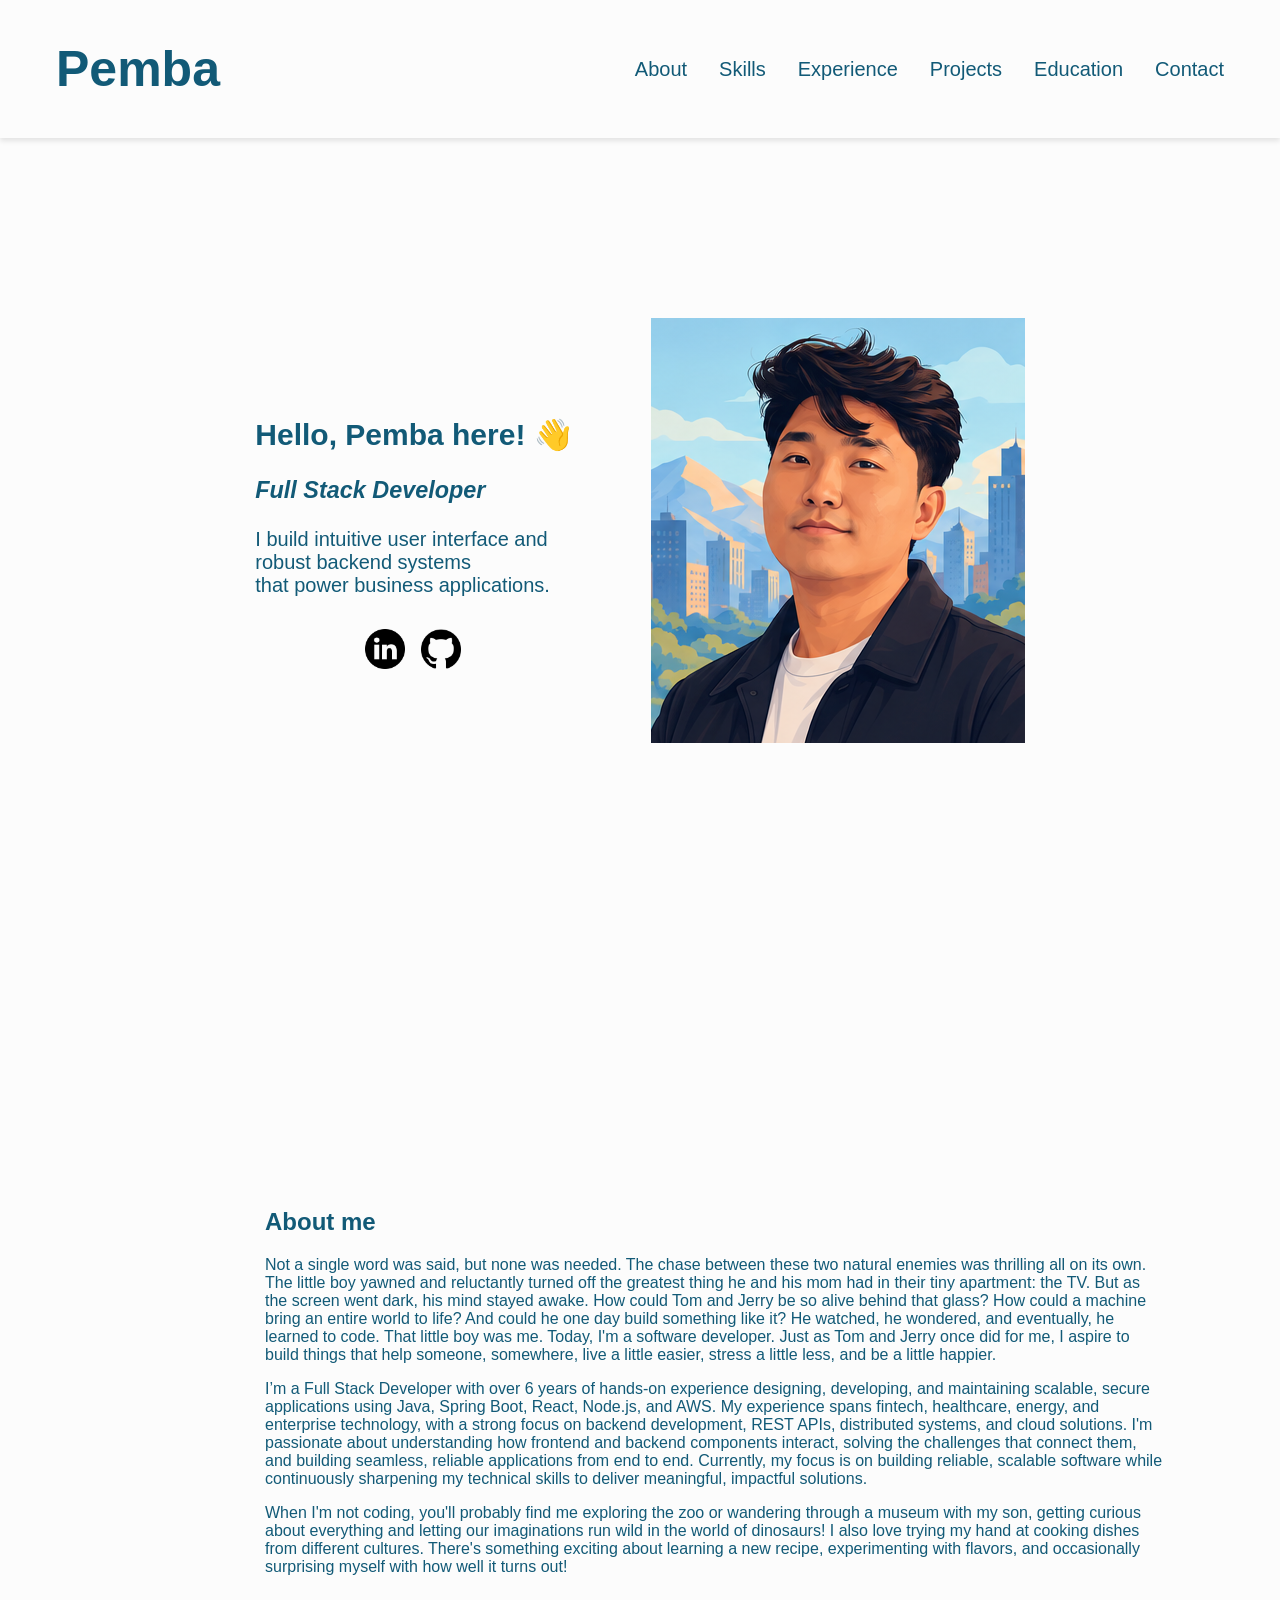
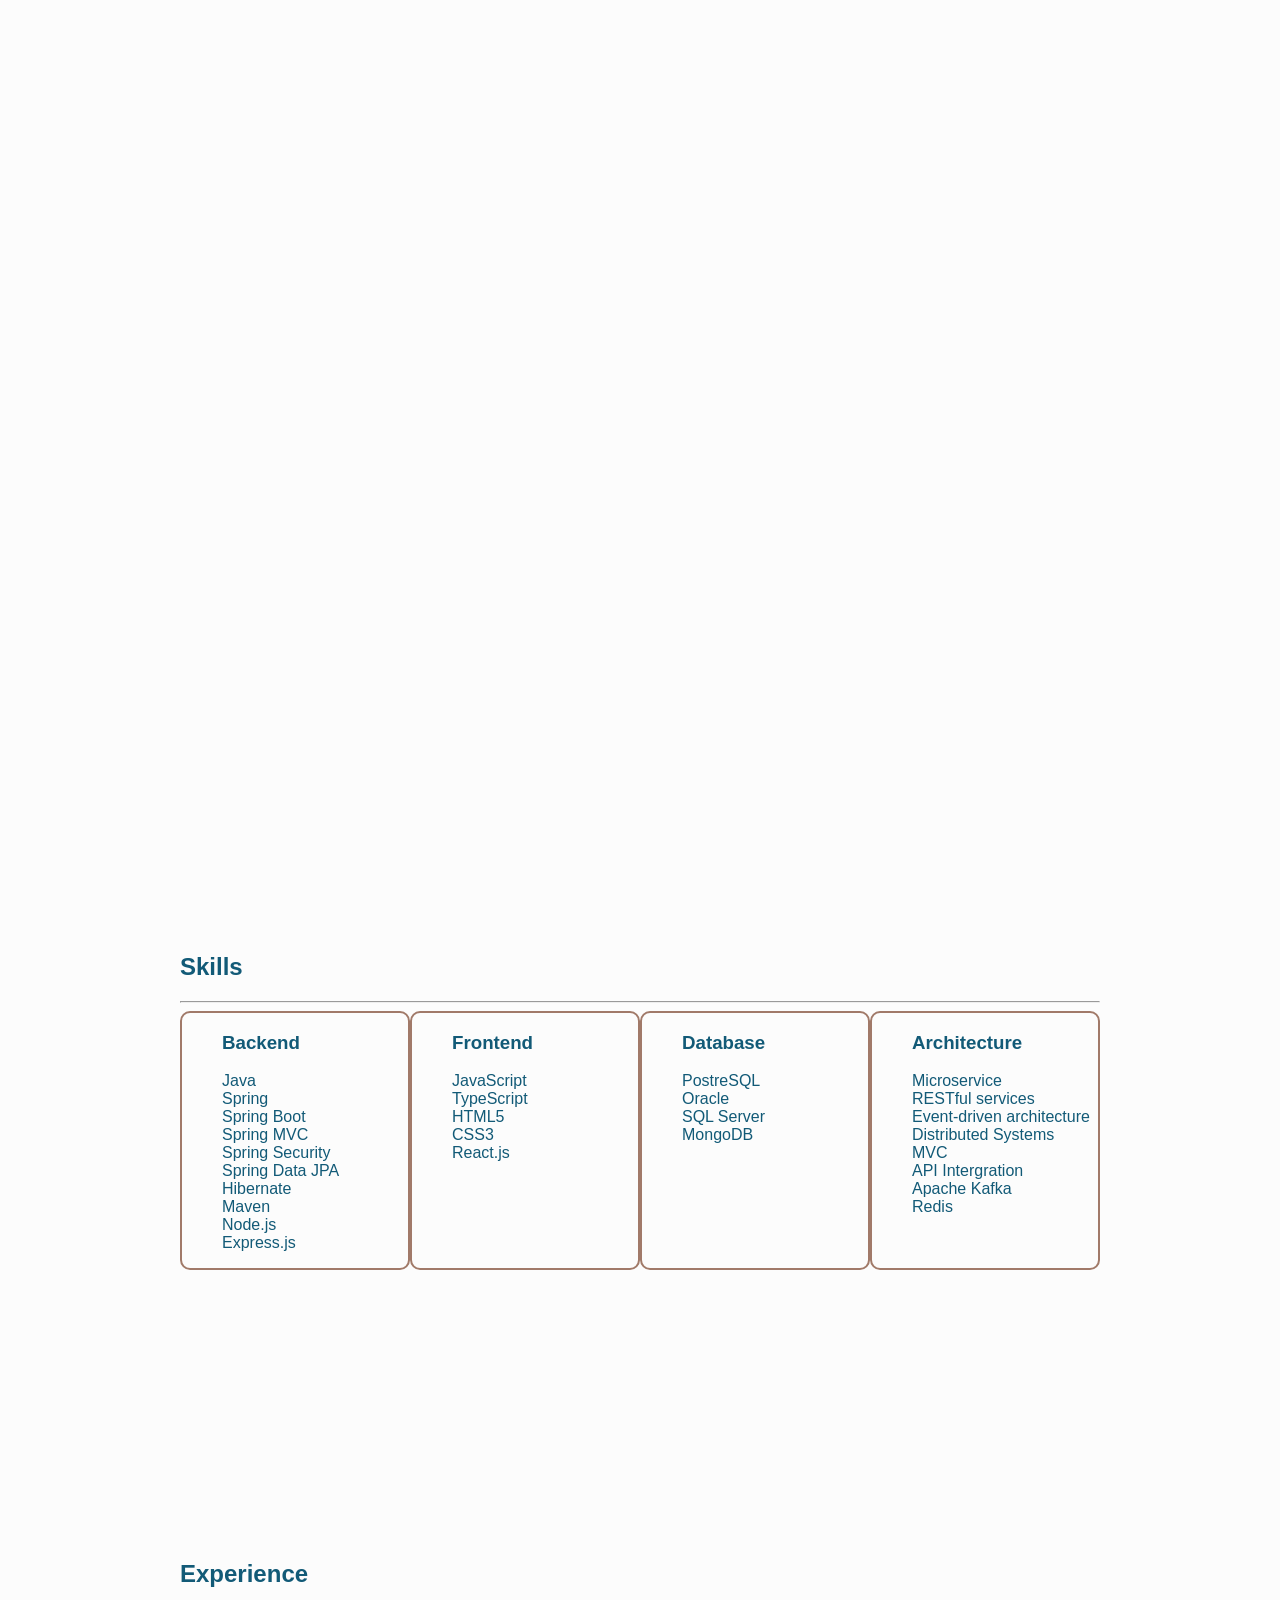
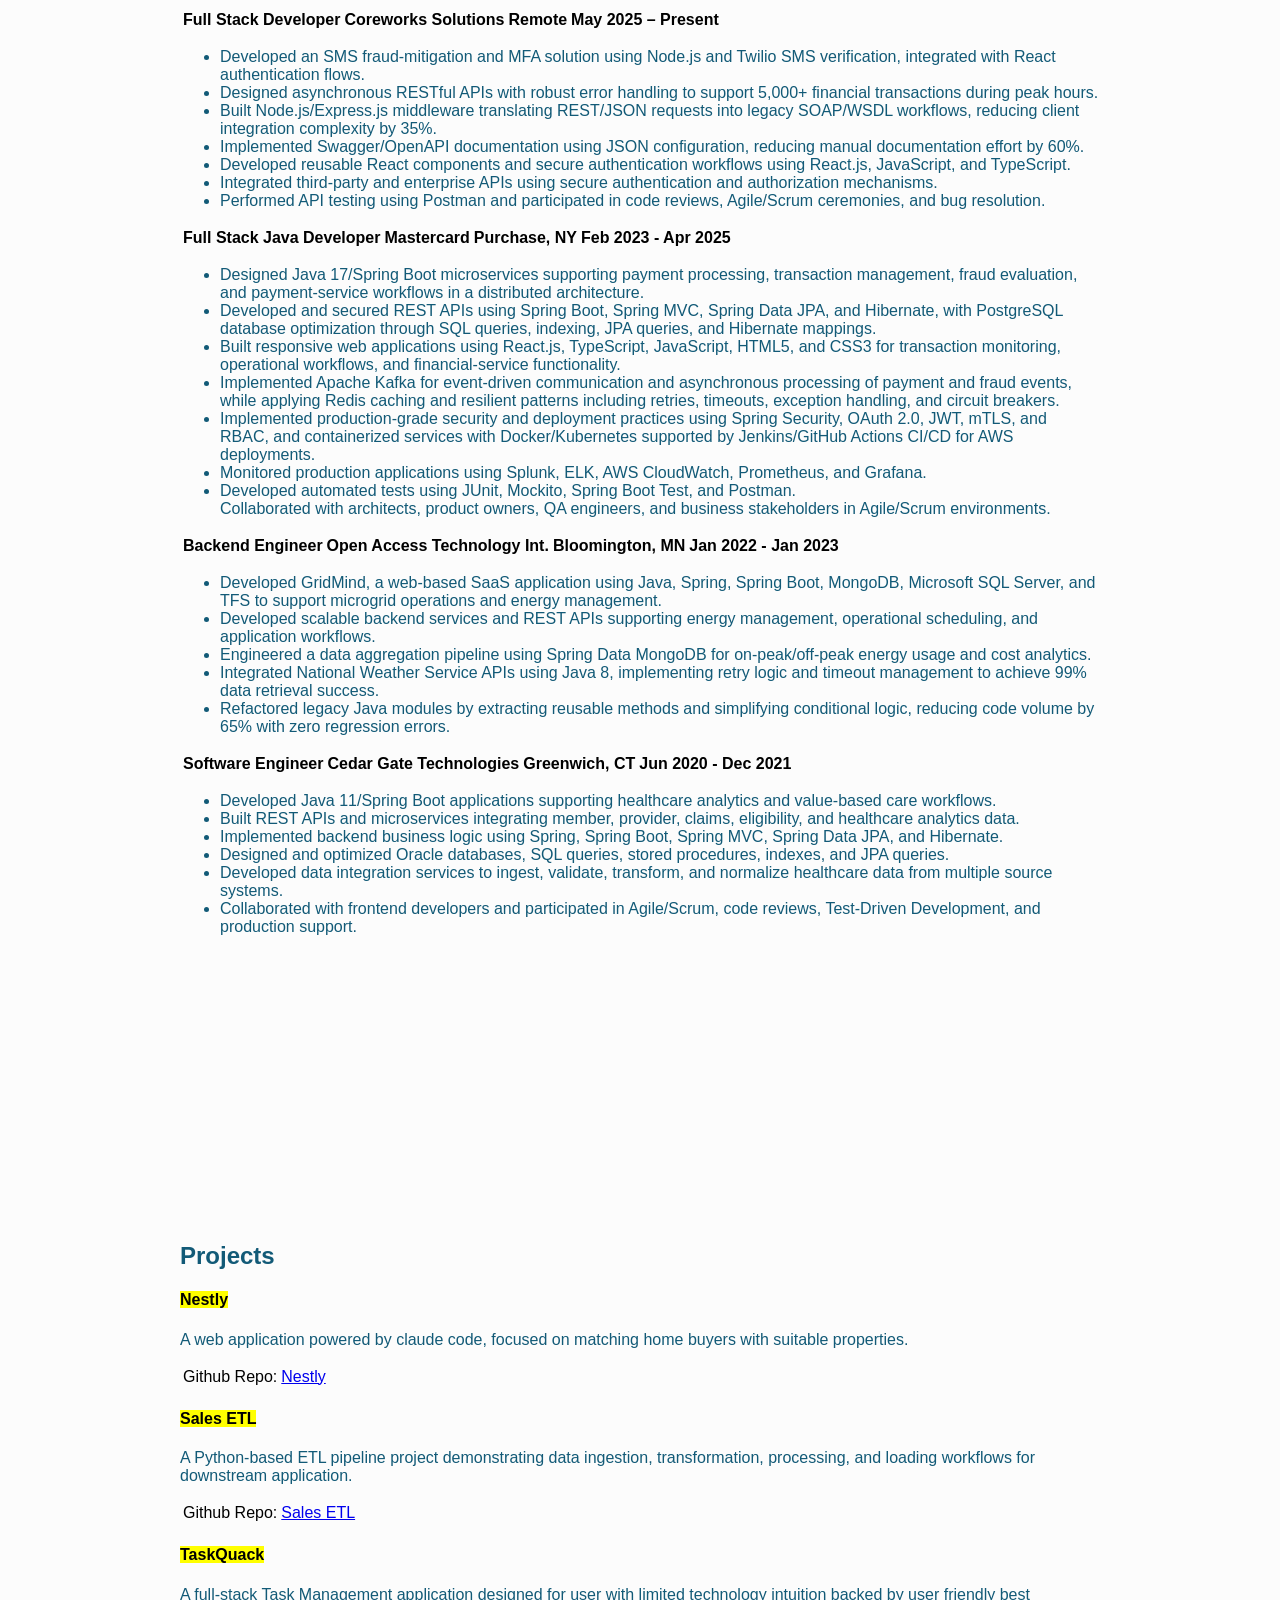
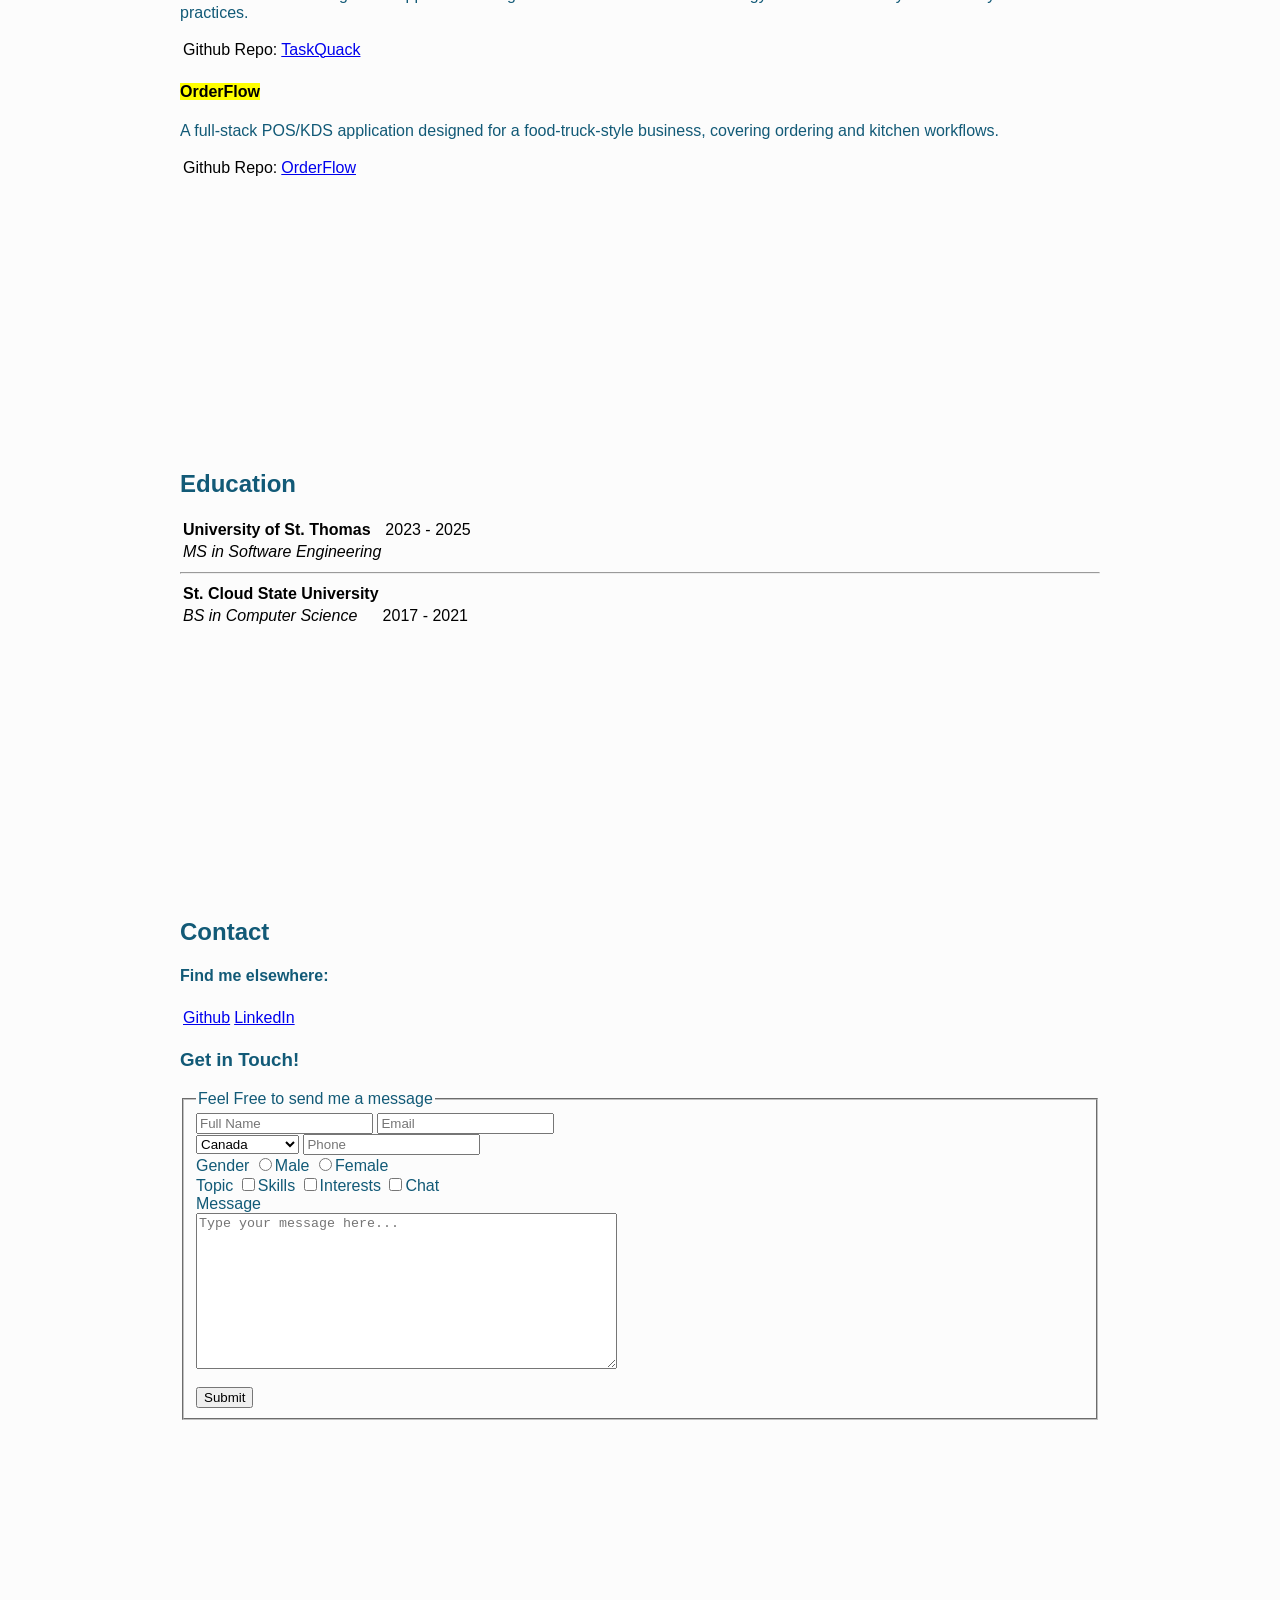
==== commit 16867830: "Added social portfolio links" ====
--- a/index.html
+++ b/index.html
@@ -48,6 +48,14 @@
                     applications.
                 </p>
                 <!-- To do add links to github and linkedIn -->
+                <div class="social-container">
+                    <img src="./asset/linkedin.png" alt="Link to LinkedIn" class="icon"
+                        onclick="location.href='https://linkedin.com/in/pembag/'">
+
+                    <img src="./asset/github.png" alt="Link to LinkedIn" class="icon"
+                        onclick="location.href='https://github.com/pembag'">
+                </div>
+
             </div>
 
             <div class="profile">
--- a/style.css
+++ b/style.css
@@ -90,6 +90,22 @@
   gap: 5rem;
 }
 
+.greeting{
+  font-size: var(--normal-font);
+}
+
+.social-container {
+  display: flex;
+  justify-content: center;
+  margin-top: 2rem;
+  gap: 1rem;
+}
+
+.icon{
+  cursor: pointer;
+  height: 2.5rem;
+}
+
 /* Profile photo */
 
 /* About me background section */
@@ -106,7 +122,9 @@
   /* border: 2px solid black; */
   margin: 135px;
   padding: 40px;
-/* position: sticky;} */
+  width: 900px;
+  min-height: 100vh;
+}
 
 /*skill cards*/
 
@@ -117,13 +135,14 @@
 
 .skill-cards ul {
   list-style-type: none;
-  margin: 0;
+  /* margin: 0; */
+  gap: 5rem;
 }
 
 .card {
   /* margin: 5px; */
   border: 2px solid var(--secondary-shadow);
   border-radius: 10px;
-  place-items: center;
-  list-style: none;
+  /* place-items: center; */
+  /* list-style: none; */
 }
